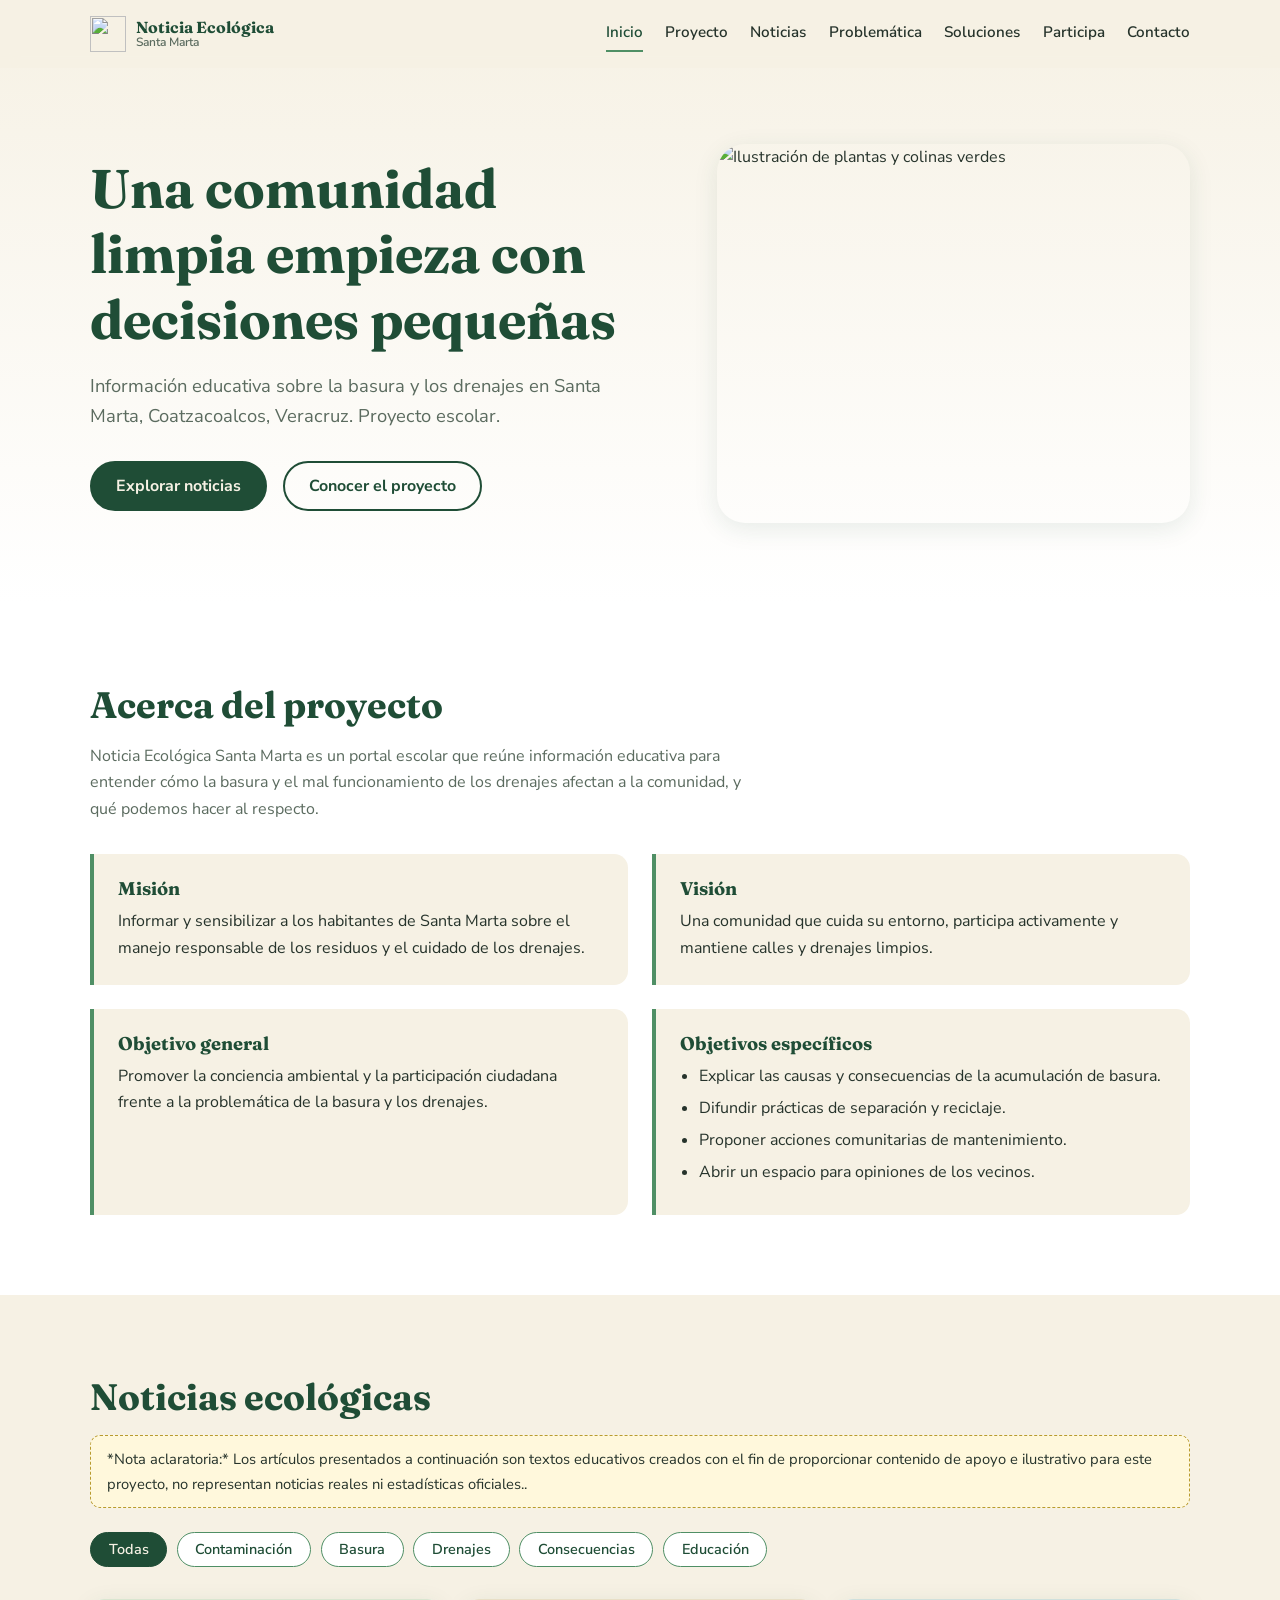
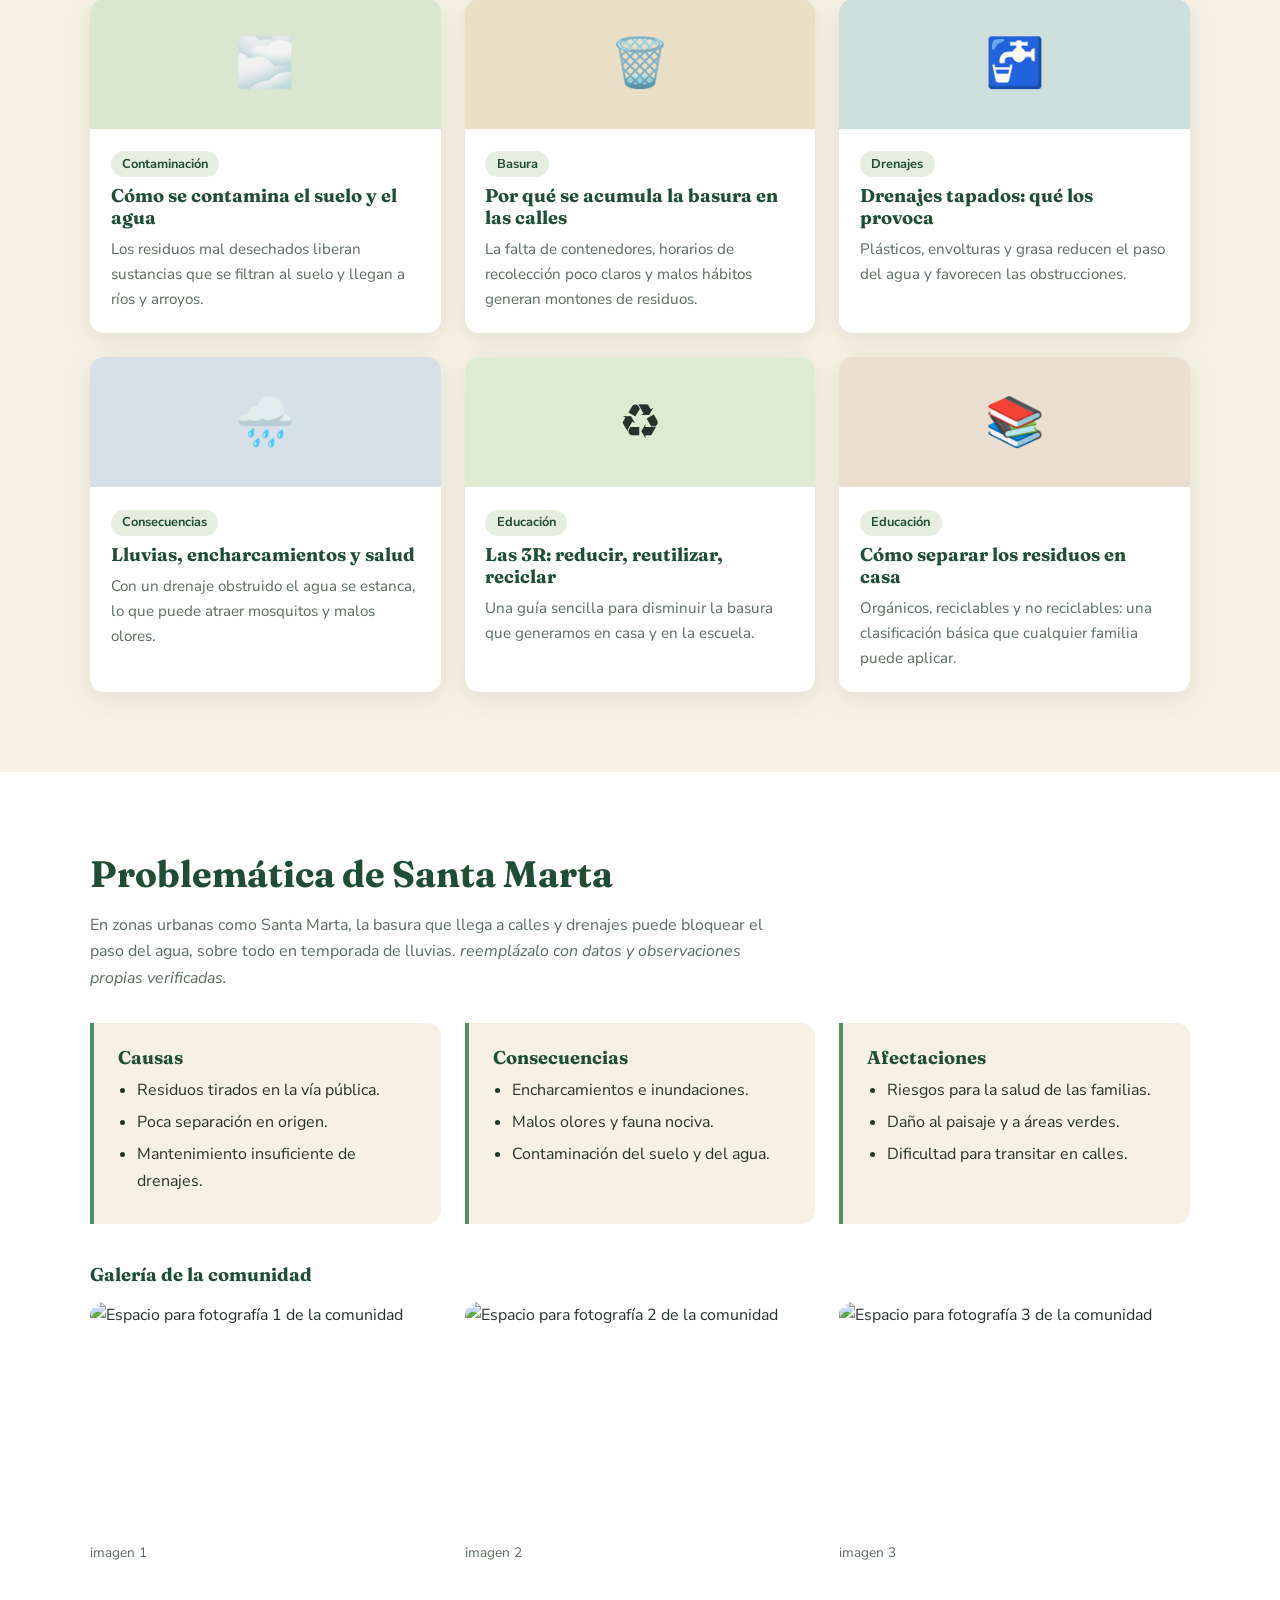
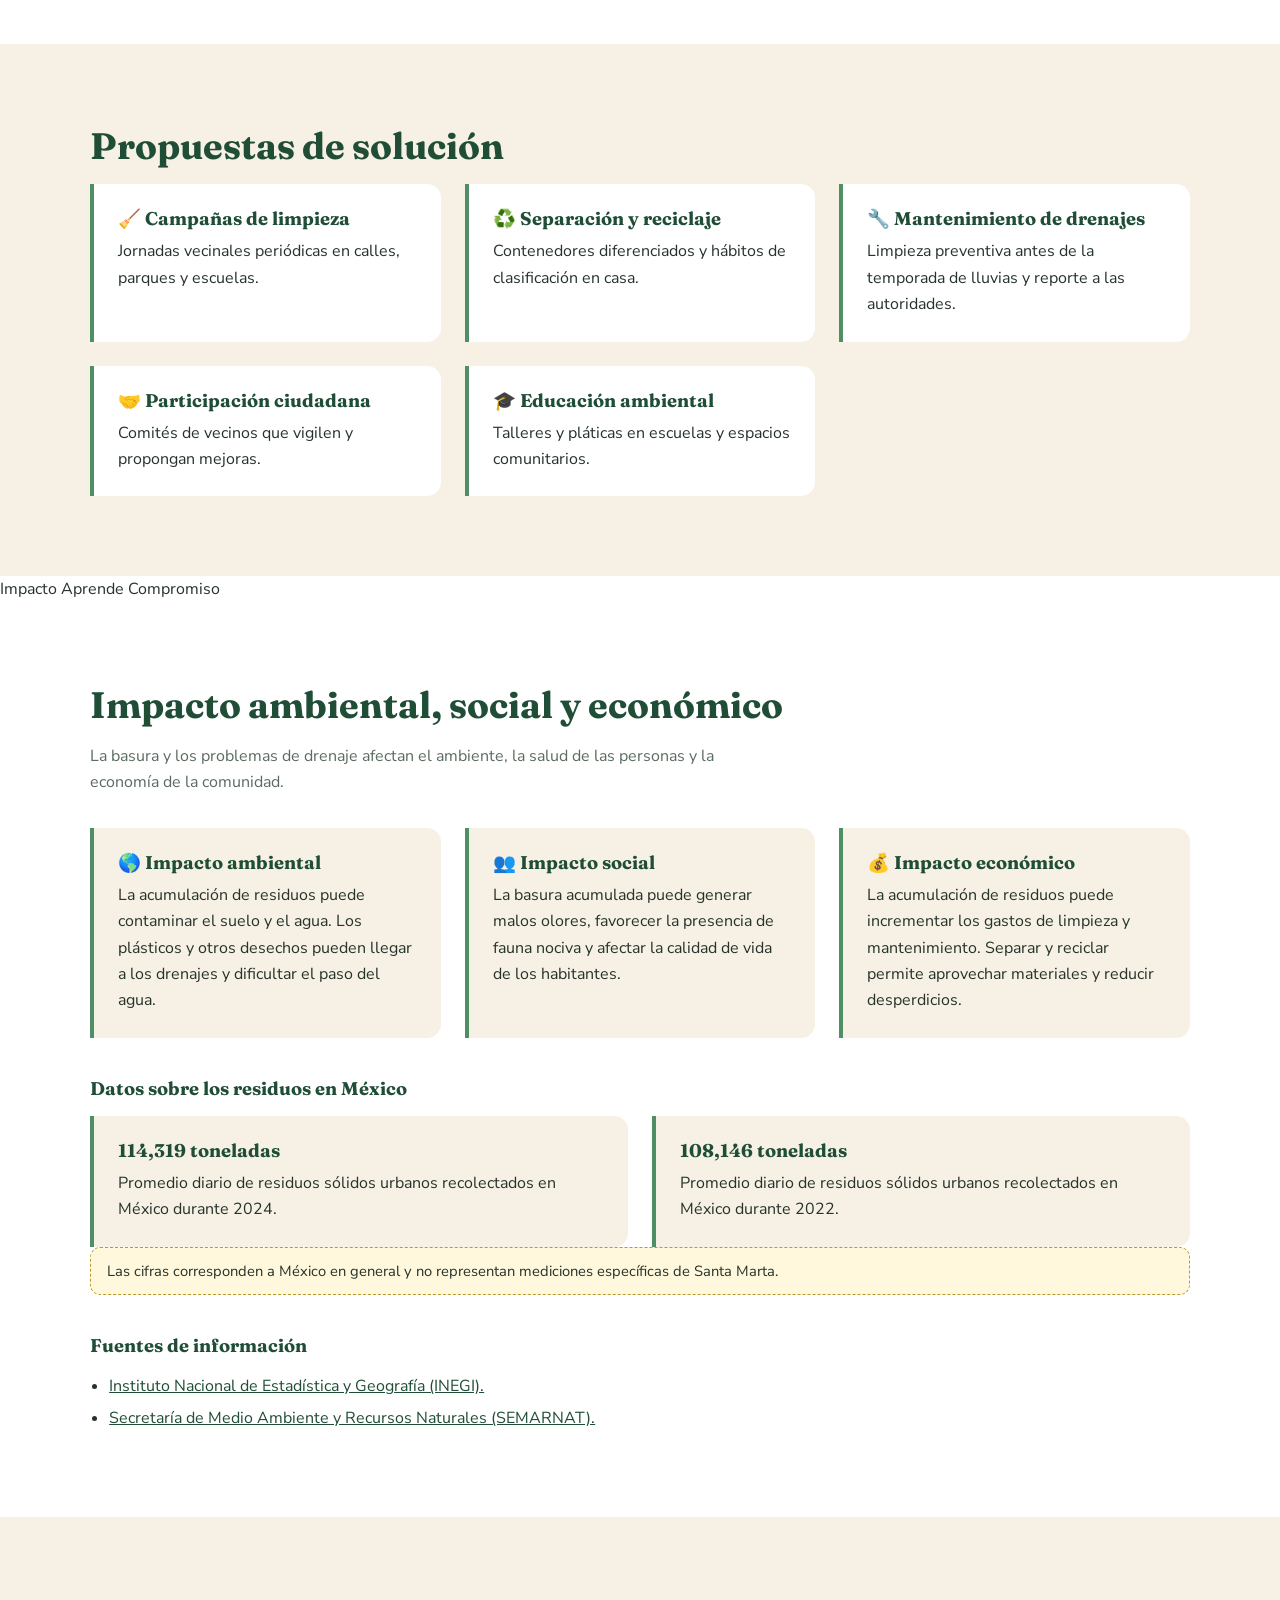
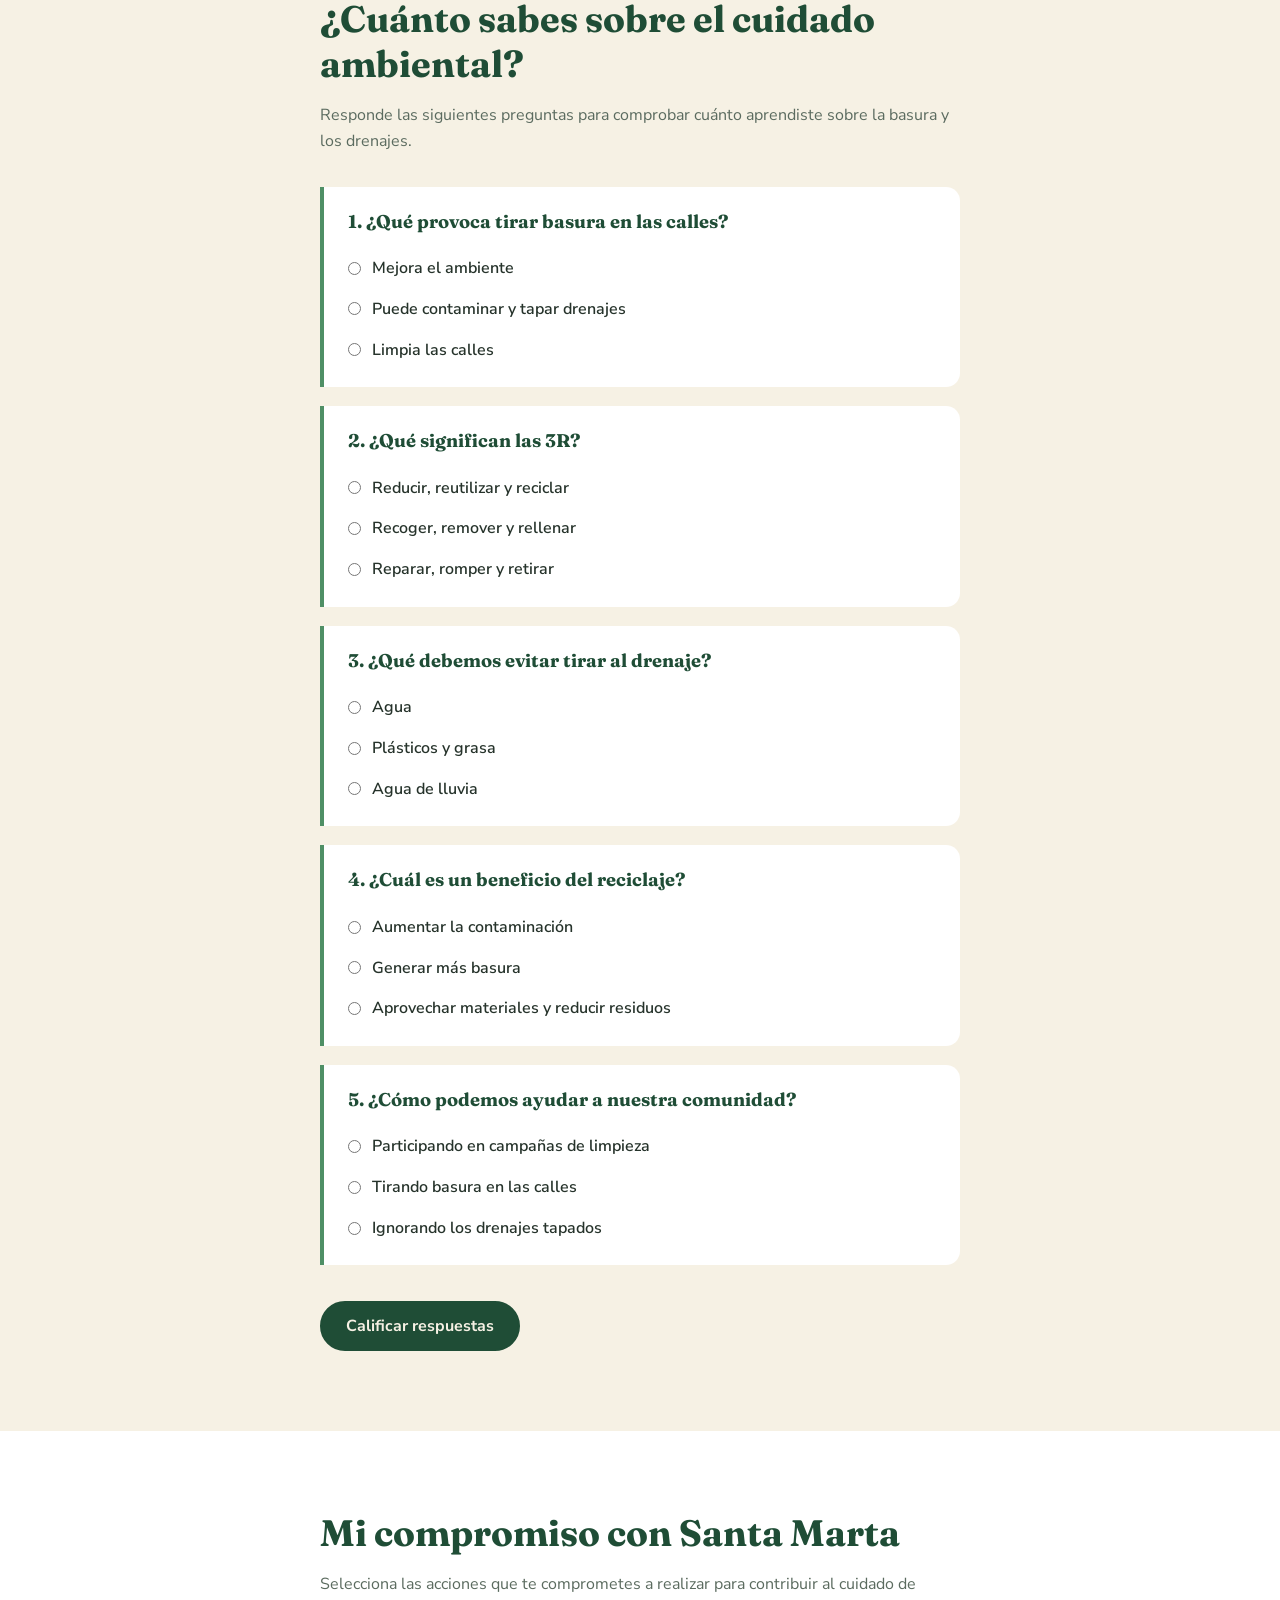
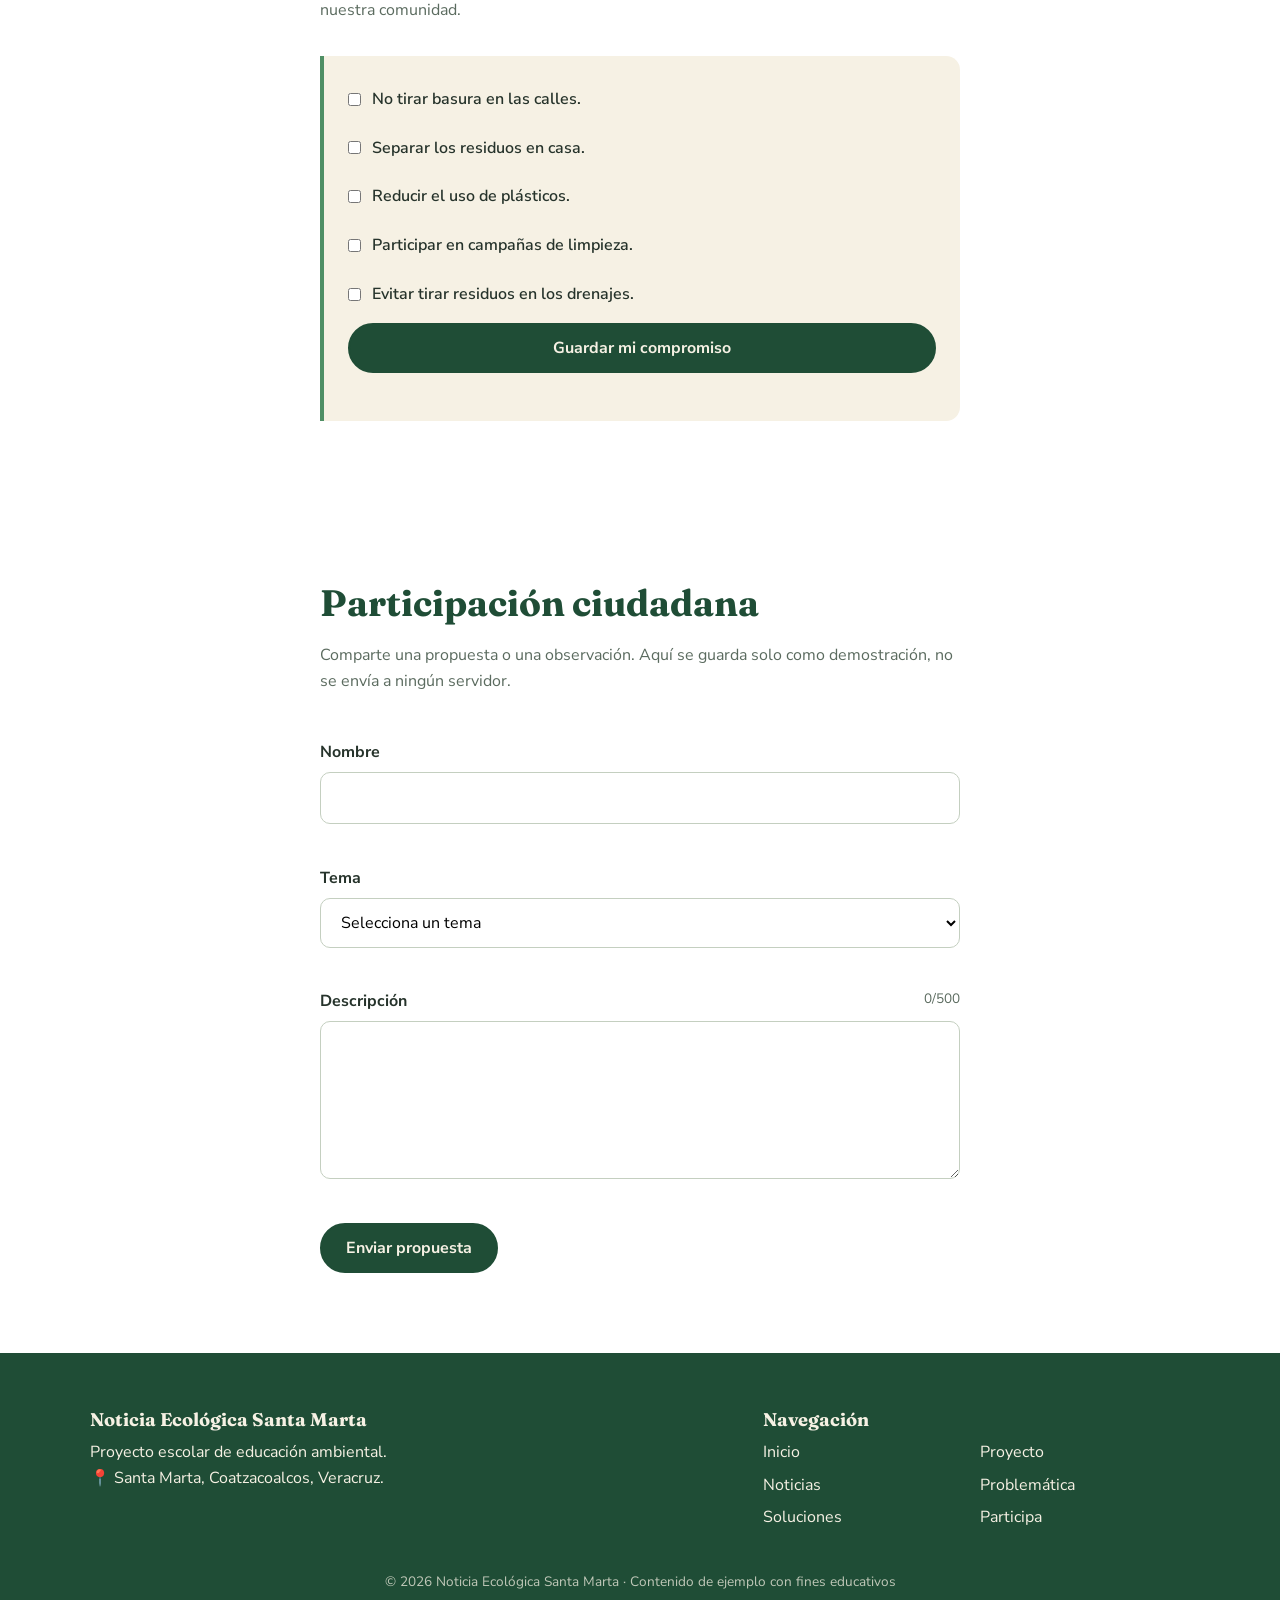
==== index.html @ 7912432f "Add files via upload" ====
<!DOCTYPE html>
<html lang="es">
<head>
  <meta charset="UTF-8">
  <meta name="viewport" content="width=device-width, initial-scale=1">
  <title>Noticia Ecológica Santa Marta</title>
  <meta name="description" content="Portal escolar sobre basura y drenajes en Santa Marta, Coatzacoalcos, Veracruz.">
  <link rel="icon" href="img/logo.svg">
  <link href="https://fonts.googleapis.com/css2?family=Fraunces:wght@600;700&family=Nunito+Sans:wght@400;600;700&display=swap" rel="stylesheet">
  <link rel="stylesheet" href="style.css">
</head>
<body>
  <!-- ===== ENCABEZADO Y MENÚ ===== -->
  <header class="header" id="header">
    <div class="container nav">
      <a href="#inicio" class="brand"><img src="img/logo.svg" alt="" width="36" height="36"><span>Noticia Ecológica <small>Santa Marta</small></span></a>
      <button class="menu-btn" id="menuBtn" aria-label="Abrir menú" aria-expanded="false" aria-controls="menu">☰</button>
      <nav id="menu" class="menu">
        <a href="#inicio">Inicio</a><a href="#acerca">Proyecto</a><a href="#noticias">Noticias</a>
        <a href="#problematica">Problemática</a><a href="#soluciones">Soluciones</a><a href="#participa">Participa</a><a href="#contacto">Contacto</a>
      </nav>
    </div>
  </header>

  <main>
    <!-- ===== INICIO ===== -->
    <section id="inicio" class="hero">
      <div class="container hero-grid">
        <div>
          <h1>Una comunidad limpia empieza con decisiones pequeñas</h1>
          <p class="lead">Información educativa sobre la basura y los drenajes en Santa Marta, Coatzacoalcos, Veracruz. Proyecto escolar.</p>
          <div class="actions"><a class="btn" href="#noticias">Explorar noticias</a><a class="btn btn-ghost" href="#acerca">Conocer el proyecto</a></div>
        </div>
        <img class="hero-img" src="img/hero.jpg" onerror="this.onerror=null;this.src='img/hero.svg'" alt="Ilustración de plantas y colinas verdes">
      </div>
    </section>

    <!-- ===== ACERCA DEL PROYECTO ===== -->
    <section id="acerca" class="section">
      <div class="container">
        <h2>Acerca del proyecto</h2>
        <p class="intro">Noticia Ecológica Santa Marta es un portal escolar que reúne información educativa para entender cómo la basura y el mal funcionamiento de los drenajes afectan a la comunidad, y qué podemos hacer al respecto.</p>
        <div class="grid g2">
          <article class="box"><h3>Misión</h3><p>Informar y sensibilizar a los habitantes de Santa Marta sobre el manejo responsable de los residuos y el cuidado de los drenajes.</p></article>
          <article class="box"><h3>Visión</h3><p>Una comunidad que cuida su entorno, participa activamente y mantiene calles y drenajes limpios.</p></article>
          <article class="box"><h3>Objetivo general</h3><p>Promover la conciencia ambiental y la participación ciudadana frente a la problemática de la basura y los drenajes.</p></article>
          <article class="box"><h3>Objetivos específicos</h3>
            <ul><li>Explicar las causas y consecuencias de la acumulación de basura.</li><li>Difundir prácticas de separación y reciclaje.</li><li>Proponer acciones comunitarias de mantenimiento.</li><li>Abrir un espacio para opiniones de los vecinos.</li></ul></article>
        </div>
      </div>
    </section>

    <!-- ===== NOTICIAS (con filtros) =====
         Fotos: guarda img/noticia1.jpg ... noticia6.jpg. Si no existen, se muestra el emoji. -->
    <section id="noticias" class="section alt">
      <div class="container">
        <h2>Noticias ecológicas</h2>
        <p class="notice"> *Nota aclaratoria:* Los artículos presentados a continuación son textos educativos creados con el fin de proporcionar contenido de apoyo e ilustrativo para este proyecto, no representan noticias reales ni estadísticas oficiales..</p>
        <div class="filters" role="group" aria-label="Filtrar noticias">
          <button class="chip active" data-filter="todas">Todas</button>
          <button class="chip" data-filter="contaminacion">Contaminación</button>
          <button class="chip" data-filter="basura">Basura</button>
          <button class="chip" data-filter="drenaje">Drenajes</button>
          <button class="chip" data-filter="consecuencias">Consecuencias</button>
          <button class="chip" data-filter="educacion">Educación</button>
        </div>
        <div class="grid g3" id="newsGrid">
          <article class="card" data-cat="contaminacion"><div class="thumb t1"><img src="img/noticia1.jpg" alt="Imagen de la noticia 1" loading="lazy" onerror="this.remove()">🌫️</div><div class="body"><span class="tag">Contaminación</span><h3>Cómo se contamina el suelo y el agua</h3><p>Los residuos mal desechados liberan sustancias que se filtran al suelo y llegan a ríos y arroyos.</p></div></article>
          <article class="card" data-cat="basura"><div class="thumb t2"><img src="img/noticia2.jpg" alt="Imagen de la noticia 2" loading="lazy" onerror="this.remove()">🗑️</div><div class="body"><span class="tag">Basura</span><h3>Por qué se acumula la basura en las calles</h3><p>La falta de contenedores, horarios de recolección poco claros y malos hábitos generan montones de residuos.</p></div></article>
          <article class="card" data-cat="drenaje"><div class="thumb t3"><img src="img/noticia3.jpg" alt="Imagen de la noticia 3" loading="lazy" onerror="this.remove()">🚰</div><div class="body"><span class="tag">Drenajes</span><h3>Drenajes tapados: qué los provoca</h3><p>Plásticos, envolturas y grasa reducen el paso del agua y favorecen las obstrucciones.</p></div></article>
          <article class="card" data-cat="consecuencias"><div class="thumb t4"><img src="img/noticia4.jpg" alt="Imagen de la noticia 4" loading="lazy" onerror="this.remove()">🌧️</div><div class="body"><span class="tag">Consecuencias</span><h3>Lluvias, encharcamientos y salud</h3><p>Con un drenaje obstruido el agua se estanca, lo que puede atraer mosquitos y malos olores.</p></div></article>
          <article class="card" data-cat="educacion"><div class="thumb t5"><img src="img/noticia5.jpg" alt="Imagen de la noticia 5" loading="lazy" onerror="this.remove()">♻️</div><div class="body"><span class="tag">Educación</span><h3>Las 3R: reducir, reutilizar, reciclar</h3><p>Una guía sencilla para disminuir la basura que generamos en casa y en la escuela.</p></div></article>
          <article class="card" data-cat="educacion basura"><div class="thumb t6"><img src="img/noticia6.jpg" alt="Imagen de la noticia 6" loading="lazy" onerror="this.remove()">📚</div><div class="body"><span class="tag">Educación</span><h3>Cómo separar los residuos en casa</h3><p>Orgánicos, reciclables y no reciclables: una clasificación básica que cualquier familia puede aplicar.</p></div></article>
        </div>
        <p class="empty" id="emptyMsg" hidden>No hay noticias en esta categoría.</p>
      </div>
    </section>

    <!-- ===== PROBLEMÁTICA ===== -->
    <section id="problematica" class="section">
      <div class="container">
        <h2>Problemática de Santa Marta</h2>
        <p class="intro">En zonas urbanas como Santa Marta, la basura que llega a calles y drenajes puede bloquear el paso del agua, sobre todo en temporada de lluvias. <em>reemplázalo con datos y observaciones propias verificadas.</em></p>
        <div class="grid g3">
          <article class="box"><h3>Causas</h3><ul><li>Residuos tirados en la vía pública.</li><li>Poca separación en origen.</li><li>Mantenimiento insuficiente de drenajes.</li></ul></article>
          <article class="box"><h3>Consecuencias</h3><ul><li>Encharcamientos e inundaciones.</li><li>Malos olores y fauna nociva.</li><li>Contaminación del suelo y del agua.</li></ul></article>
          <article class="box"><h3>Afectaciones</h3><ul><li>Riesgos para la salud de las familias.</li><li>Daño al paisaje y a áreas verdes.</li><li>Dificultad para transitar en calles.</li></ul></article>
        </div>
        <h3 class="sub">Galería de la comunidad</h3>
        <div class="grid g3 gallery">
          <figure><img src="img/comunidad1.jpg" onerror="this.onerror=null;this.src='img/comunidad1.svg'" alt="Espacio para fotografía 1 de la comunidad"><figcaption> imagen 1 </figcaption></figure>
          <figure><img src="img/comunidad2.jpg" onerror="this.onerror=null;this.src='img/comunidad2.svg'" alt="Espacio para fotografía 2 de la comunidad"><figcaption> imagen 2 </figcaption></figure>
          <figure><img src="img/comunidad3.jpg" onerror="this.onerror=null;this.src='img/comunidad3.svg'" alt="Espacio para fotografía 3 de la comunidad"><figcaption> imagen 3 </figcaption></figure>
        </div>
      </div>
    </section>

    <!-- ===== SOLUCIONES ===== -->
    <section id="soluciones" class="section alt">
      <div class="container">
        <h2>Propuestas de solución</h2>
        <div class="grid g3">
          <article class="box"><h3>🧹 Campañas de limpieza</h3><p>Jornadas vecinales periódicas en calles, parques y escuelas.</p></article>
          <article class="box"><h3>♻️ Separación y reciclaje</h3><p>Contenedores diferenciados y hábitos de clasificación en casa.</p></article>
          <article class="box"><h3>🔧 Mantenimiento de drenajes</h3><p>Limpieza preventiva antes de la temporada de lluvias y reporte a las autoridades.</p></article>
          <article class="box"><h3>🤝 Participación ciudadana</h3><p>Comités de vecinos que vigilen y propongan mejoras.</p></article>
          <article class="box"><h3>🎓 Educación ambiental</h3><p>Talleres y pláticas en escuelas y espacios comunitarios.</p></article>
        </div>
      </div>
    </section>


<a href="#impacto">Impacto</a>
<a href="#aprende">Aprende</a>
<a href="#compromiso">Compromiso</a>


<!-- ===== IMPACTO AMBIENTAL, SOCIAL Y ECONÓMICO ===== -->
<section id="impacto" class="section">
  <div class="container">
    <h2>Impacto ambiental, social y económico</h2>
    <p class="intro">
      La basura y los problemas de drenaje afectan el ambiente,
      la salud de las personas y la economía de la comunidad.
    </p>

    <div class="grid g3">
      <article class="box">
        <h3>🌎 Impacto ambiental</h3>
        <p>
          La acumulación de residuos puede contaminar el suelo
          y el agua. Los plásticos y otros desechos pueden llegar
          a los drenajes y dificultar el paso del agua.
        </p>
      </article>

      <article class="box">
        <h3>👥 Impacto social</h3>
        <p>
          La basura acumulada puede generar malos olores,
          favorecer la presencia de fauna nociva y afectar
          la calidad de vida de los habitantes.
        </p>
      </article>

      <article class="box">
        <h3>💰 Impacto económico</h3>
        <p>
          La acumulación de residuos puede incrementar los
          gastos de limpieza y mantenimiento. Separar y reciclar
          permite aprovechar materiales y reducir desperdicios.
        </p>
      </article>
    </div>

    <h3 class="sub">Datos sobre los residuos en México</h3>

    <div class="grid g2">
      <article class="box">
        <h3>114,319 toneladas</h3>
        <p>
          Promedio diario de residuos sólidos urbanos recolectados
          en México durante 2024.
        </p>
      </article>

      <article class="box">
        <h3>108,146 toneladas</h3>
        <p>
          Promedio diario de residuos sólidos urbanos recolectados
          en México durante 2022.
        </p>
      </article>
    </div>

    <p class="notice">
      Las cifras corresponden a México en general y no representan
      mediciones específicas de Santa Marta.
    </p>

    <h3 class="sub">Fuentes de información</h3>
    <ul>
      <li>
        <a href="https://www.inegi.org.mx/" target="_blank" rel="noopener">
          Instituto Nacional de Estadística y Geografía (INEGI).
        </a>
      </li>
      <li>
        <a href="https://www.gob.mx/semarnat" target="_blank" rel="noopener">
          Secretaría de Medio Ambiente y Recursos Naturales (SEMARNAT).
        </a>
      </li>
    </ul>
  </div>
</section>



<!-- ===== CUESTIONARIO AMBIENTAL ===== -->
<section id="aprende" class="section alt">
  <div class="container narrow">
    <h2>¿Cuánto sabes sobre el cuidado ambiental?</h2>
    <p class="intro">
      Responde las siguientes preguntas para comprobar
      cuánto aprendiste sobre la basura y los drenajes.
    </p>

    <form id="quiz">

      <div class="box">
        <h3>1. ¿Qué provoca tirar basura en las calles?</h3>
        <label><input type="radio" name="q1" value="a"> Mejora el ambiente</label>
        <label><input type="radio" name="q1" value="b"> Puede contaminar y tapar drenajes</label>
        <label><input type="radio" name="q1" value="c"> Limpia las calles</label>
      </div>

      <div class="box">
        <h3>2. ¿Qué significan las 3R?</h3>
        <label><input type="radio" name="q2" value="a"> Reducir, reutilizar y reciclar</label>
        <label><input type="radio" name="q2" value="b"> Recoger, remover y rellenar</label>
        <label><input type="radio" name="q2" value="c"> Reparar, romper y retirar</label>
      </div>

      <div class="box">
        <h3>3. ¿Qué debemos evitar tirar al drenaje?</h3>
        <label><input type="radio" name="q3" value="a"> Agua</label>
        <label><input type="radio" name="q3" value="b"> Plásticos y grasa</label>
        <label><input type="radio" name="q3" value="c"> Agua de lluvia</label>
      </div>

      <div class="box">
        <h3>4. ¿Cuál es un beneficio del reciclaje?</h3>
        <label><input type="radio" name="q4" value="a"> Aumentar la contaminación</label>
        <label><input type="radio" name="q4" value="b"> Generar más basura</label>
        <label><input type="radio" name="q4" value="c"> Aprovechar materiales y reducir residuos</label>
      </div>

      <div class="box">
        <h3>5. ¿Cómo podemos ayudar a nuestra comunidad?</h3>
        <label><input type="radio" name="q5" value="a"> Participando en campañas de limpieza</label>
        <label><input type="radio" name="q5" value="b"> Tirando basura en las calles</label>
        <label><input type="radio" name="q5" value="c"> Ignorando los drenajes tapados</label>
      </div>

      <button class="btn" type="submit">Calificar respuestas</button>
    </form>

    <div class="success" id="quizResult" hidden>
      <h3 id="quizScore"></h3>
      <p id="quizFeedback"></p>
      <button class="btn btn-ghost" id="retryQuiz" type="button">
        Volver a intentar
      </button>
    </div>
  </div>
</section>


<!-- ===== COMPROMISO AMBIENTAL ===== -->
<section id="compromiso" class="section">
  <div class="container narrow">
    <h2>Mi compromiso con Santa Marta</h2>
    <p class="intro">
      Selecciona las acciones que te comprometes a realizar
      para contribuir al cuidado de nuestra comunidad.
    </p>

    <div class="box commitment-list">
      <label>
        <input type="checkbox" value="No tirar basura en las calles">
        No tirar basura en las calles.
      </label>

      <label>
        <input type="checkbox" value="Separar los residuos">
        Separar los residuos en casa.
      </label>

      <label>
        <input type="checkbox" value="Reducir el uso de plástico">
        Reducir el uso de plásticos.
      </label>

      <label>
        <input type="checkbox" value="Participar en limpiezas">
        Participar en campañas de limpieza.
      </label>

      <label>
        <input type="checkbox" value="Cuidar los drenajes">
        Evitar tirar residuos en los drenajes.
      </label>

      <button class="btn" id="saveCommitment" type="button">
        Guardar mi compromiso
      </button>

      <p id="commitmentMessage" role="status" aria-live="polite"></p>
    </div>
  </div>
</section>




    <!-- ===== PARTICIPACIÓN (formulario) ===== -->
    <section id="participa" class="section">
      <div class="container narrow">
        <h2>Participación ciudadana</h2>
        <p class="intro">Comparte una propuesta o una observación. Aquí se guarda solo como demostración, no se envía a ningún servidor.</p>
        <form id="form" novalidate>
          <label for="nombre">Nombre</label>
          <input id="nombre" name="nombre" type="text" autocomplete="name">
          <small class="error" id="e-nombre"></small>
          <label for="tema">Tema</label>
          <select id="tema" name="tema"><option value="">Selecciona un tema</option><option>Basura</option><option>Drenajes</option><option>Reciclaje</option><option>Educación ambiental</option><option>Otro</option></select>
          <small class="error" id="e-tema"></small>
          <label for="desc">Descripción <span id="count">0/500</span></label>
          <textarea id="desc" name="desc" rows="5" maxlength="500"></textarea>
          <small class="error" id="e-desc"></small>
          <button class="btn" type="submit">Enviar propuesta</button>
        </form>
        <div class="success" id="success" hidden role="status"><h3>¡Gracias por participar!</h3><p id="successText"></p><button class="btn btn-ghost" id="again">Enviar otra</button></div>
      </div>
    </section>
  </main>

  <!-- ===== CONTACTO Y PIE DE PÁGINA ===== -->
  <footer id="contacto" class="footer">
    <div class="container fgrid">
      <div><h3>Noticia Ecológica Santa Marta</h3><p>Proyecto escolar de educación ambiental.</p><p>📍 Santa Marta, Coatzacoalcos, Veracruz.</p></div>
      <div><h3>Navegación</h3><nav><a href="#inicio">Inicio</a><a href="#acerca">Proyecto</a><a href="#noticias">Noticias</a><a href="#problematica">Problemática</a><a href="#soluciones">Soluciones</a><a href="#participa">Participa</a></nav></div>
    </div>
    <p class="copy">© 2026 Noticia Ecológica Santa Marta · Contenido de ejemplo con fines educativos</p>
  </footer>

  <button id="toTop" class="to-top" aria-label="Volver al inicio" hidden>↑</button>
  <script src="script.js"></script>
</body>
</html>
---- style.css ----
/* ===== 1. VARIABLES (colores y medidas; cámbialos aquí) ===== */
:root{
  --verde-oscuro:#1f4d36; --verde:#4f8f65; --verde-claro:#e6efdf;
  --crema:#f6f1e4; --blanco:#fff; --texto:#26332b; --gris:#5b6b5f;
  --radio:14px; --sombra:0 6px 24px rgba(31,77,54,.10);
}
/* ===== 2. BASE ===== */
*{box-sizing:border-box;margin:0;padding:0}
html{scroll-behavior:smooth;scroll-padding-top:72px}
body{font-family:"Nunito Sans",system-ui,sans-serif;color:var(--texto);background:var(--blanco);line-height:1.65}
h1,h2,h3{font-family:"Fraunces",Georgia,serif;color:var(--verde-oscuro);line-height:1.2}
h1{font-size:clamp(2rem,5vw,3.4rem)} h2{font-size:clamp(1.6rem,3.5vw,2.3rem);margin-bottom:1rem} h3{font-size:1.15rem;margin-bottom:.5rem}
a{color:inherit;text-decoration:none} ul{padding-left:1.2rem} li{margin-bottom:.35rem}
img{max-width:100%;display:block}
:focus-visible{outline:3px solid var(--verde);outline-offset:3px}
.container{width:min(1100px,92%);margin-inline:auto} .narrow{width:min(640px,92%)}
.section{padding:5rem 0} .alt{background:var(--crema)}
.intro{max-width:68ch;margin-bottom:2rem;color:var(--gris)} .sub{margin:2.5rem 0 1rem}



/* ===== 3. ENCABEZADO Y MENÚ ===== */
.header{position:fixed;inset:0 0 auto;z-index:50;background:rgba(246,241,228,.92);backdrop-filter:blur(8px);transition:box-shadow .3s}
.header.scrolled{box-shadow:var(--sombra)}
.nav{display:flex;align-items:center;justify-content:space-between;height:68px}
.brand{display:flex;align-items:center;gap:.6rem;font-family:"Fraunces",serif;font-weight:700;color:var(--verde-oscuro);line-height:1.1}
.brand small{display:block;font-family:"Nunito Sans",sans-serif;font-weight:600;font-size:.75rem;color:var(--gris)}
.menu{display:flex;gap:1.4rem}
.menu a{font-weight:600;font-size:.95rem;padding:.3rem 0;border-bottom:2px solid transparent;transition:.25s}
.menu a:hover,.menu a.active{border-color:var(--verde);color:var(--verde-oscuro)}
.menu-btn{display:none;background:none;border:0;font-size:1.6rem;color:var(--verde-oscuro);cursor:pointer}


/* ===== 4. BOTONES ===== */
.btn{display:inline-block;border:2px solid var(--verde-oscuro);background:var(--verde-oscuro);color:var(--crema);padding:.75rem 1.5rem;border-radius:999px;font:700 1rem "Nunito Sans",sans-serif;cursor:pointer;transition:transform .25s,background .25s}
.btn:hover{transform:translateY(-2px);background:var(--verde)}
.btn-ghost{background:transparent;color:var(--verde-oscuro)} .btn-ghost:hover{color:var(--crema)}
.actions{display:flex;flex-wrap:wrap;gap:1rem;margin-top:1.8rem}


/* ===== 5. INICIO ===== */
.hero{padding:9rem 0 5rem;background:linear-gradient(180deg,var(--crema),var(--blanco))}
.hero-grid{display:grid;grid-template-columns:1.1fr .9fr;gap:3rem;align-items:center}
.lead{margin-top:1.2rem;font-size:1.15rem;color:var(--gris);max-width:50ch}
.hero-img{border-radius:28px;box-shadow:var(--sombra);animation:flota 6s ease-in-out infinite}
@keyframes flota{50%{transform:translateY(-10px)}}



/* ===== 6. TARJETAS Y CAJAS ===== */
.grid{display:grid;gap:1.5rem} .g2{grid-template-columns:repeat(2,1fr)} .g3{grid-template-columns:repeat(3,1fr)}
.box{background:var(--crema);border-left:4px solid var(--verde);padding:1.5rem;border-radius:0 var(--radio) var(--radio) 0}
.alt .box{background:var(--blanco)}
.card{background:var(--blanco);border-radius:var(--radio);overflow:hidden;box-shadow:var(--sombra);transition:transform .3s}
.card:hover{transform:translateY(-5px)}
.card .body{padding:1.3rem} .card p{color:var(--gris);font-size:.95rem}
.thumb{height:130px;display:grid;place-items:center;font-size:3rem}
.t1{background:#d9e6d0}.t2{background:#e8dfc6}.t3{background:#cfe0dc}.t4{background:#d6e0e8}.t5{background:#dcebd2}.t6{background:#eadfd0}
.tag{display:inline-block;margin-bottom:.5rem;font-size:.8rem;font-weight:700;color:var(--verde-oscuro);background:var(--verde-claro);padding:.15rem .7rem;border-radius:999px}
.card.hide{display:none}
.card.show{animation:aparece .45s ease}
@keyframes aparece{from{opacity:0;transform:scale(.96)}}
.notice{background:#fff8dc;border:1px dashed #b89b2e;padding:.7rem 1rem;border-radius:10px;margin-bottom:1.5rem;font-size:.92rem}
.empty{text-align:center;color:var(--gris);padding:2rem}




/* ===== 7. FILTROS ===== */
.filters{display:flex;flex-wrap:wrap;gap:.6rem;margin-bottom:2rem}
.chip{border:1.5px solid var(--verde);background:var(--blanco);color:var(--verde-oscuro);padding:.4rem 1.1rem;border-radius:999px;font:600 .9rem "Nunito Sans",sans-serif;cursor:pointer;transition:.25s}
.chip:hover{background:var(--verde-claro)} .chip.active{background:var(--verde-oscuro);color:var(--crema);border-color:var(--verde-oscuro)}
/* ===== 8. GALERÍA ===== */


.gallery img{border-radius:var(--radio);width:100%} figcaption{font-size:.85rem;color:var(--gris);margin-top:.4rem}
/* ===== 9. FORMULARIO ===== */




form{display:grid;gap:.4rem}
label{font-weight:700;margin-top:.8rem;display:flex;justify-content:space-between}
label span{font-weight:400;color:var(--gris);font-size:.85rem}
input,select,textarea{width:100%;padding:.75rem 1rem;border:1.5px solid #c4cfc0;border-radius:10px;font:inherit;background:var(--blanco)}
input:focus,select:focus,textarea:focus{border-color:var(--verde);outline:none;box-shadow:0 0 0 3px var(--verde-claro)}
.invalid{border-color:#b3412f!important}
.error{color:#b3412f;min-height:1.1em;font-size:.85rem}
form .btn{margin-top:1rem;justify-self:start}
.success{background:var(--verde-claro);border-radius:var(--radio);padding:2rem;text-align:center;animation:aparece .5s ease}
.success .btn{margin-top:1rem}




/* ===== 10. PIE DE PÁGINA Y BOTÓN SUBIR ===== */
.footer{background:var(--verde-oscuro);color:var(--crema);padding:3.5rem 0 1.5rem}
.footer h3{color:var(--crema)} .fgrid{display:grid;grid-template-columns:1.5fr 1fr;gap:2rem}
.footer nav{display:grid;grid-template-columns:1fr 1fr;gap:.4rem} .footer nav a:hover{text-decoration:underline}
.copy{text-align:center;margin-top:2.5rem;font-size:.85rem;opacity:.75}
.to-top{position:fixed;right:1.2rem;bottom:1.2rem;width:46px;height:46px;border-radius:50%;border:0;background:var(--verde-oscuro);color:var(--crema);font-size:1.3rem;cursor:pointer;box-shadow:var(--sombra);z-index:40}
/* ===== 11. ANIMACIÓN AL DESPLAZARSE ===== */
.reveal{opacity:0;transform:translateY(24px);transition:opacity .7s,transform .7s}
.reveal.visible{opacity:1;transform:none}



/* ===== 12. RESPONSIVO ===== */
@media(max-width:900px){.g3{grid-template-columns:repeat(2,1fr)}.hero-grid{grid-template-columns:1fr}}
@media(max-width:720px){
  .menu-btn{display:block}
  .menu{position:absolute;top:68px;left:0;right:0;flex-direction:column;gap:0;background:var(--crema);padding:.5rem 4%;box-shadow:var(--sombra);display:none}
  .menu.open{display:flex} .menu a{padding:.8rem 0}
  .g2,.g3,.fgrid{grid-template-columns:1fr} .section{padding:3.5rem 0}
}
@media(prefers-reduced-motion:reduce){*{animation:none!important;transition:none!important;scroll-behavior:auto!important}.reveal{opacity:1;transform:none}}

/* ===== 13. FOTOGRAFÍAS (JPG/PNG/WEBP) ===== */
.thumb{position:relative;overflow:hidden}
.thumb img{position:absolute;inset:0;width:100%;height:100%;object-fit:cover}
.hero-img{width:100%;aspect-ratio:5/4;object-fit:cover}
.gallery img{aspect-ratio:3/2;object-fit:cover}











/* ===== 14. FUNCIONES EDUCATIVAS ===== */

#quiz {
  display: grid;
  gap: 1.2rem;
}

#quiz .box {
  display: grid;
  gap: .5rem;
}

#quiz label,
.commitment-list label {
  display: flex;
  align-items: center;
  justify-content: flex-start;
  gap: .7rem;
  cursor: pointer;
  font-weight: 600;
  margin-top: .4rem;
}

#quiz input[type="radio"],
.commitment-list input[type="checkbox"] {
  width: auto;
  flex-shrink: 0;
  accent-color: var(--verde);
}

#quizResult {
  margin-top: 1.5rem;
}

.commitment-list {
  display: grid;
  gap: 1rem;
}

#commitmentMessage {
  color: var(--verde-oscuro);
  font-weight: 700;
  margin-top: .5rem;
}

#impacto a {
  color: var(--verde-oscuro);
  text-decoration: underline;
}

#impacto a:hover {
  color: var(--verde);
}
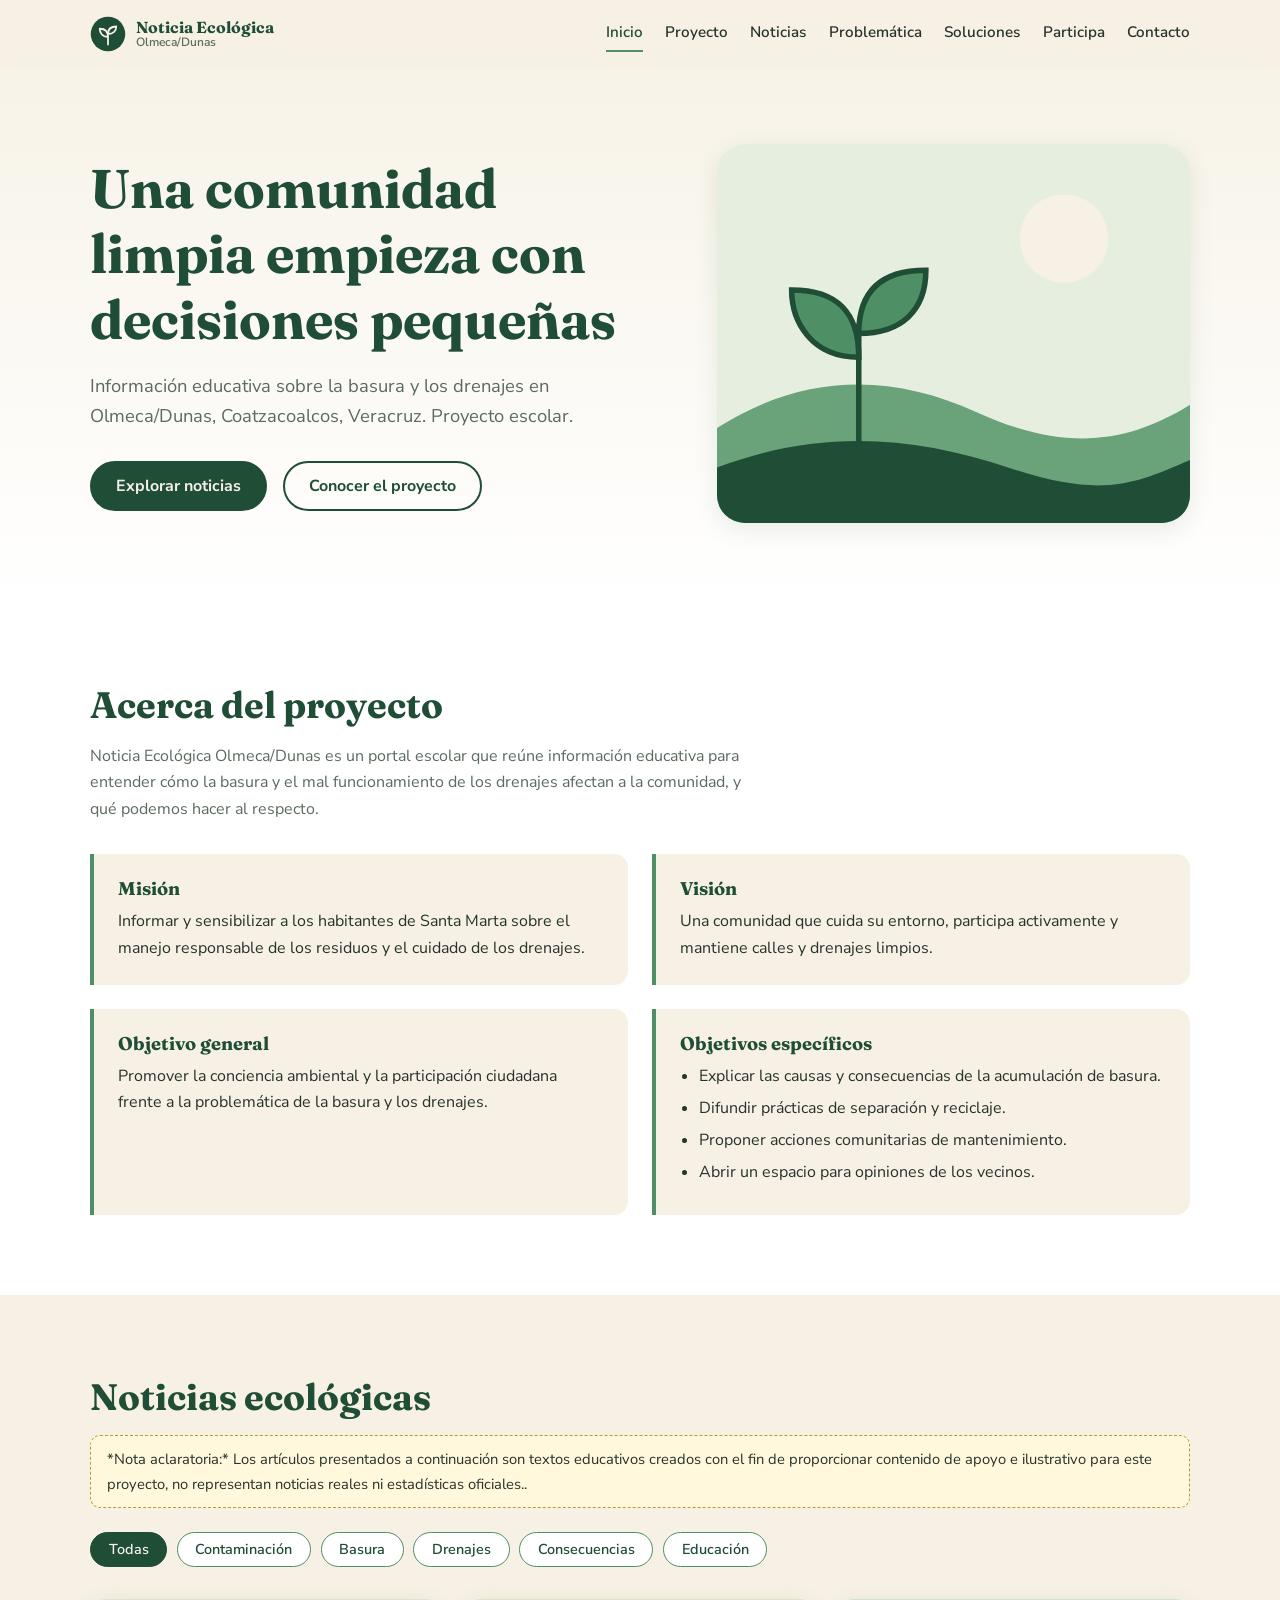
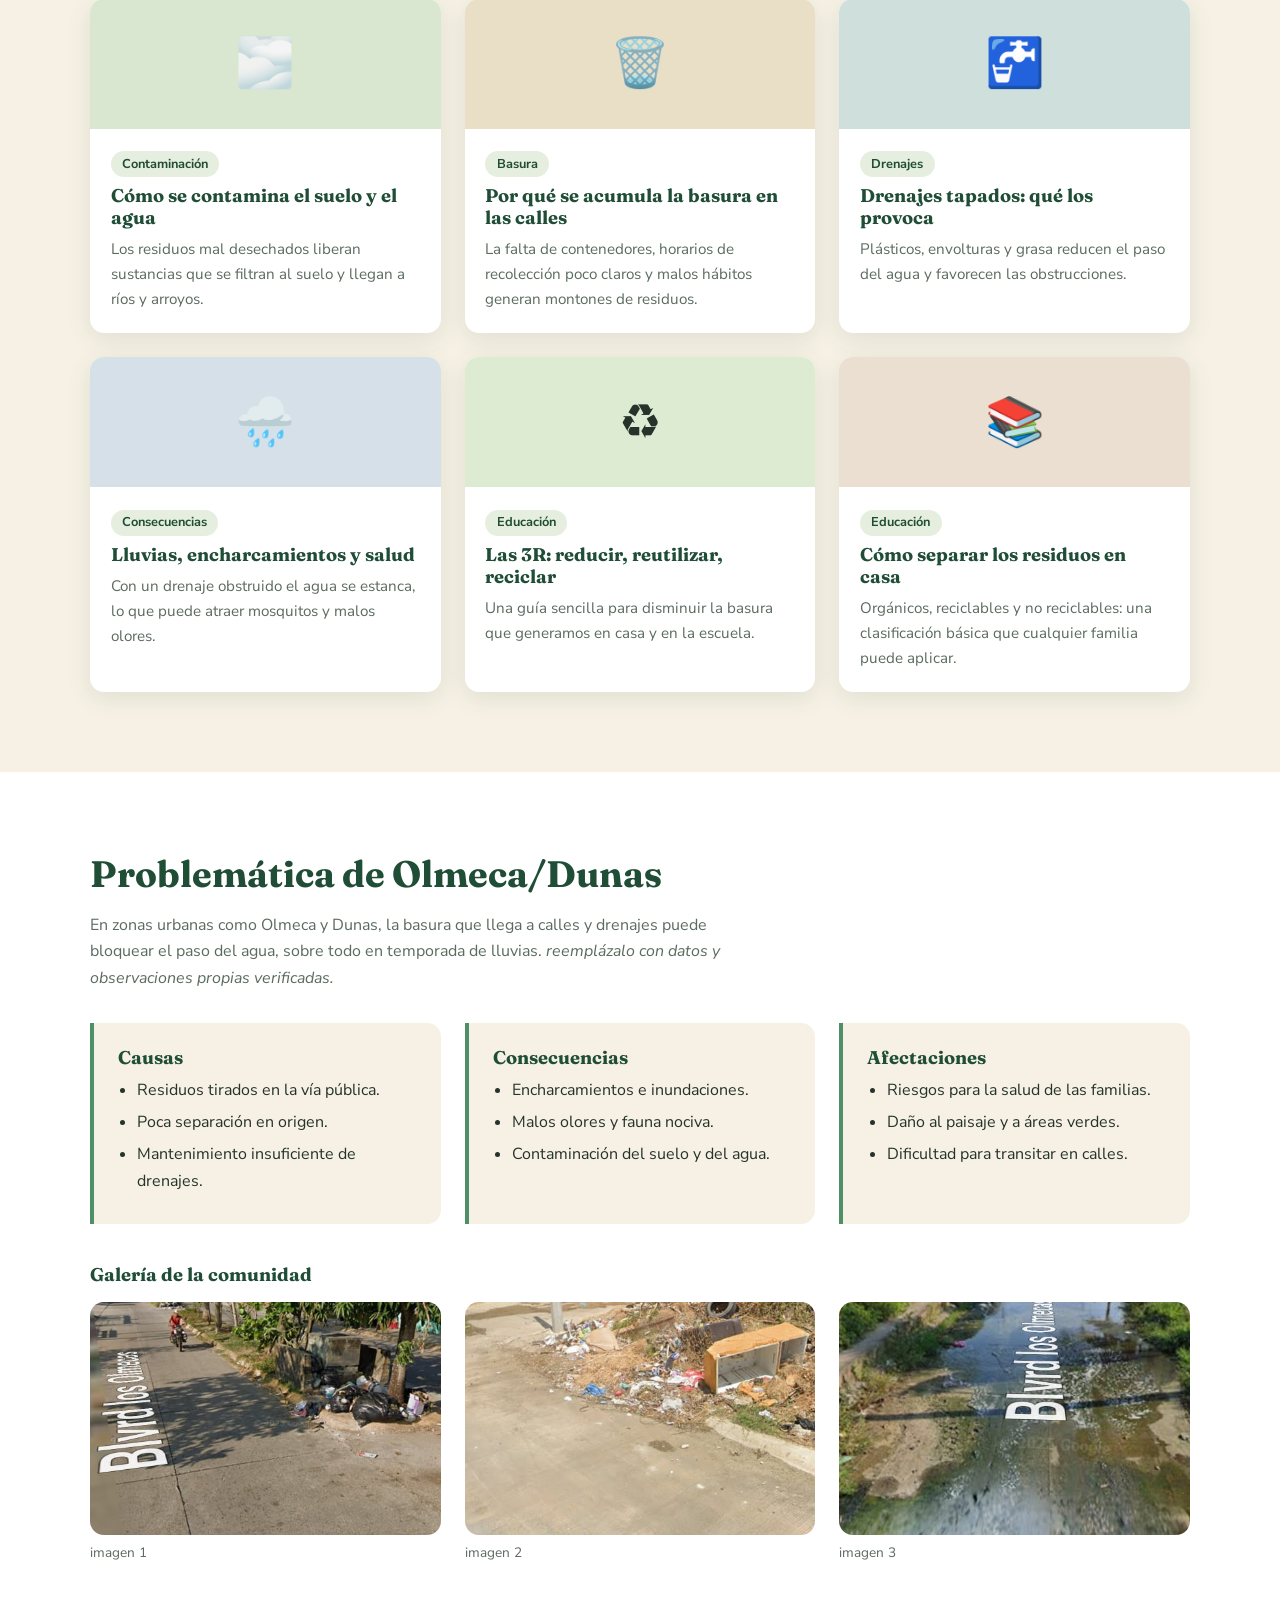
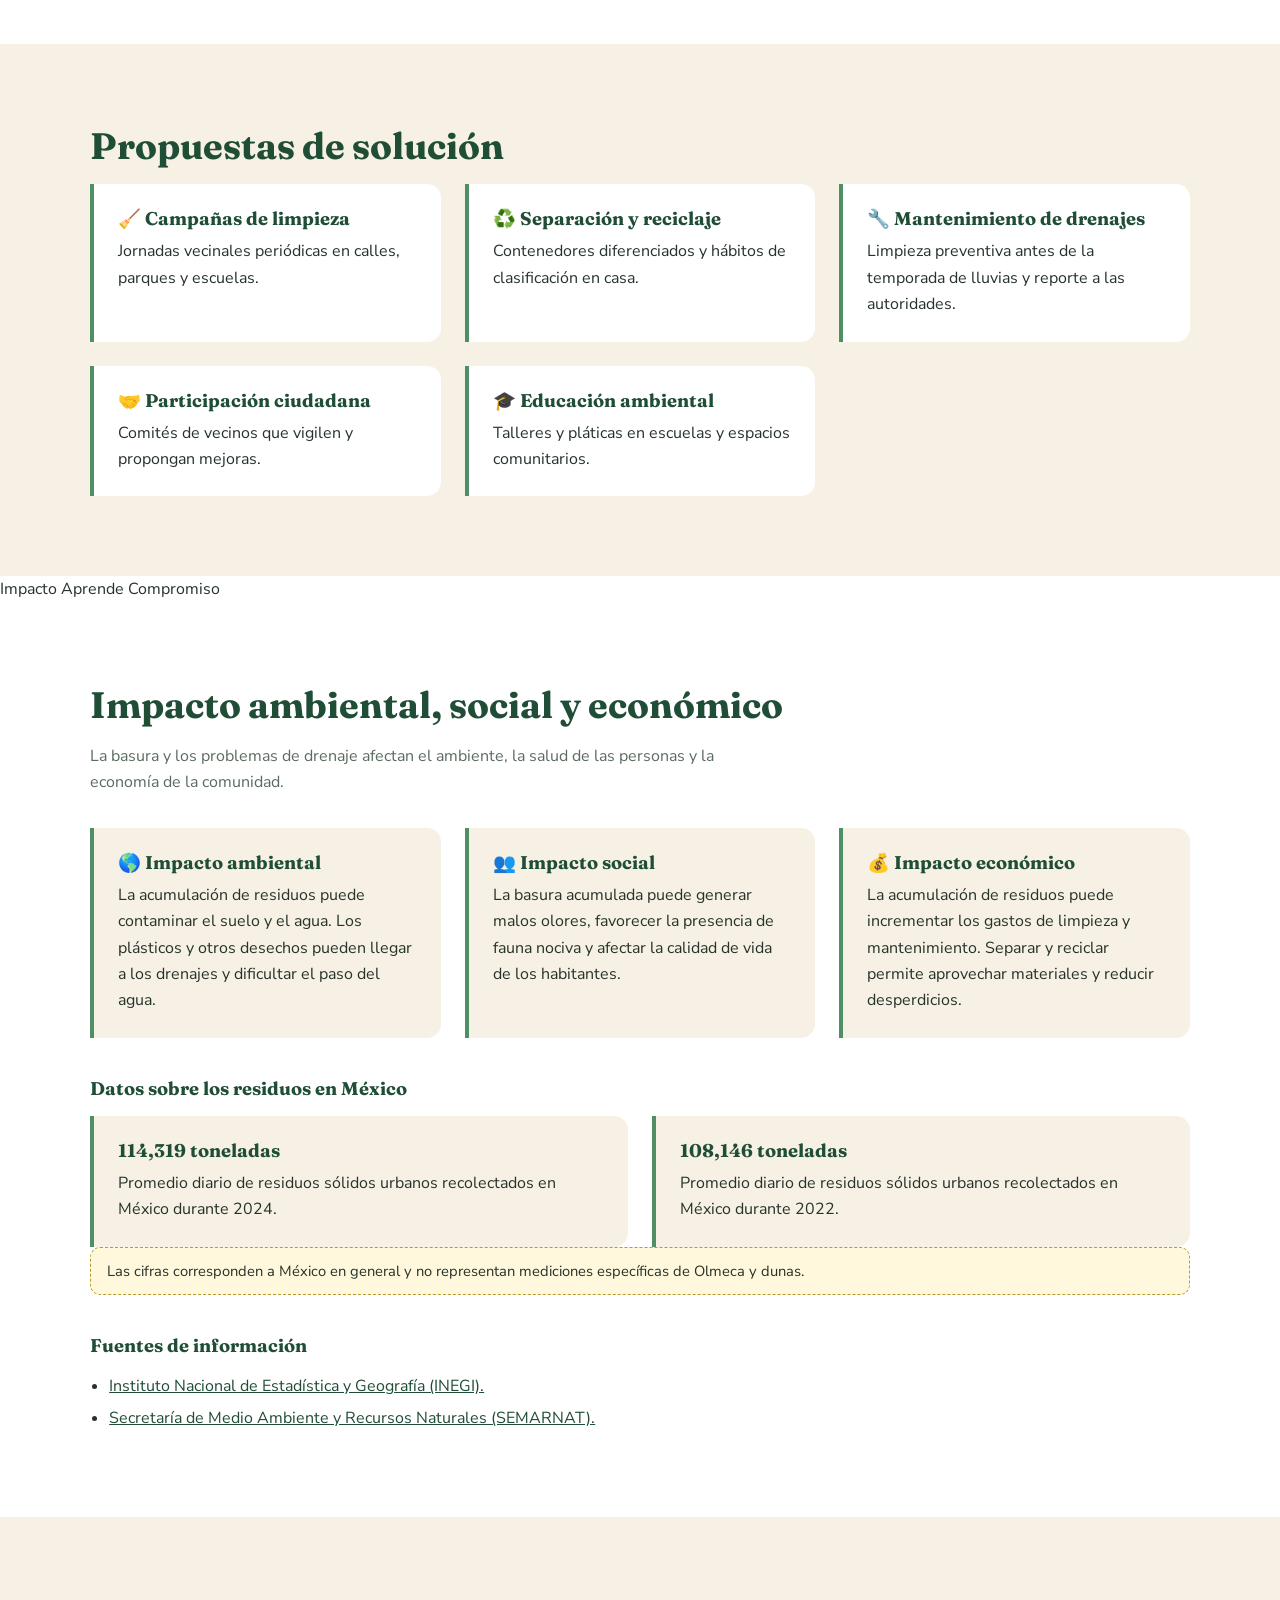
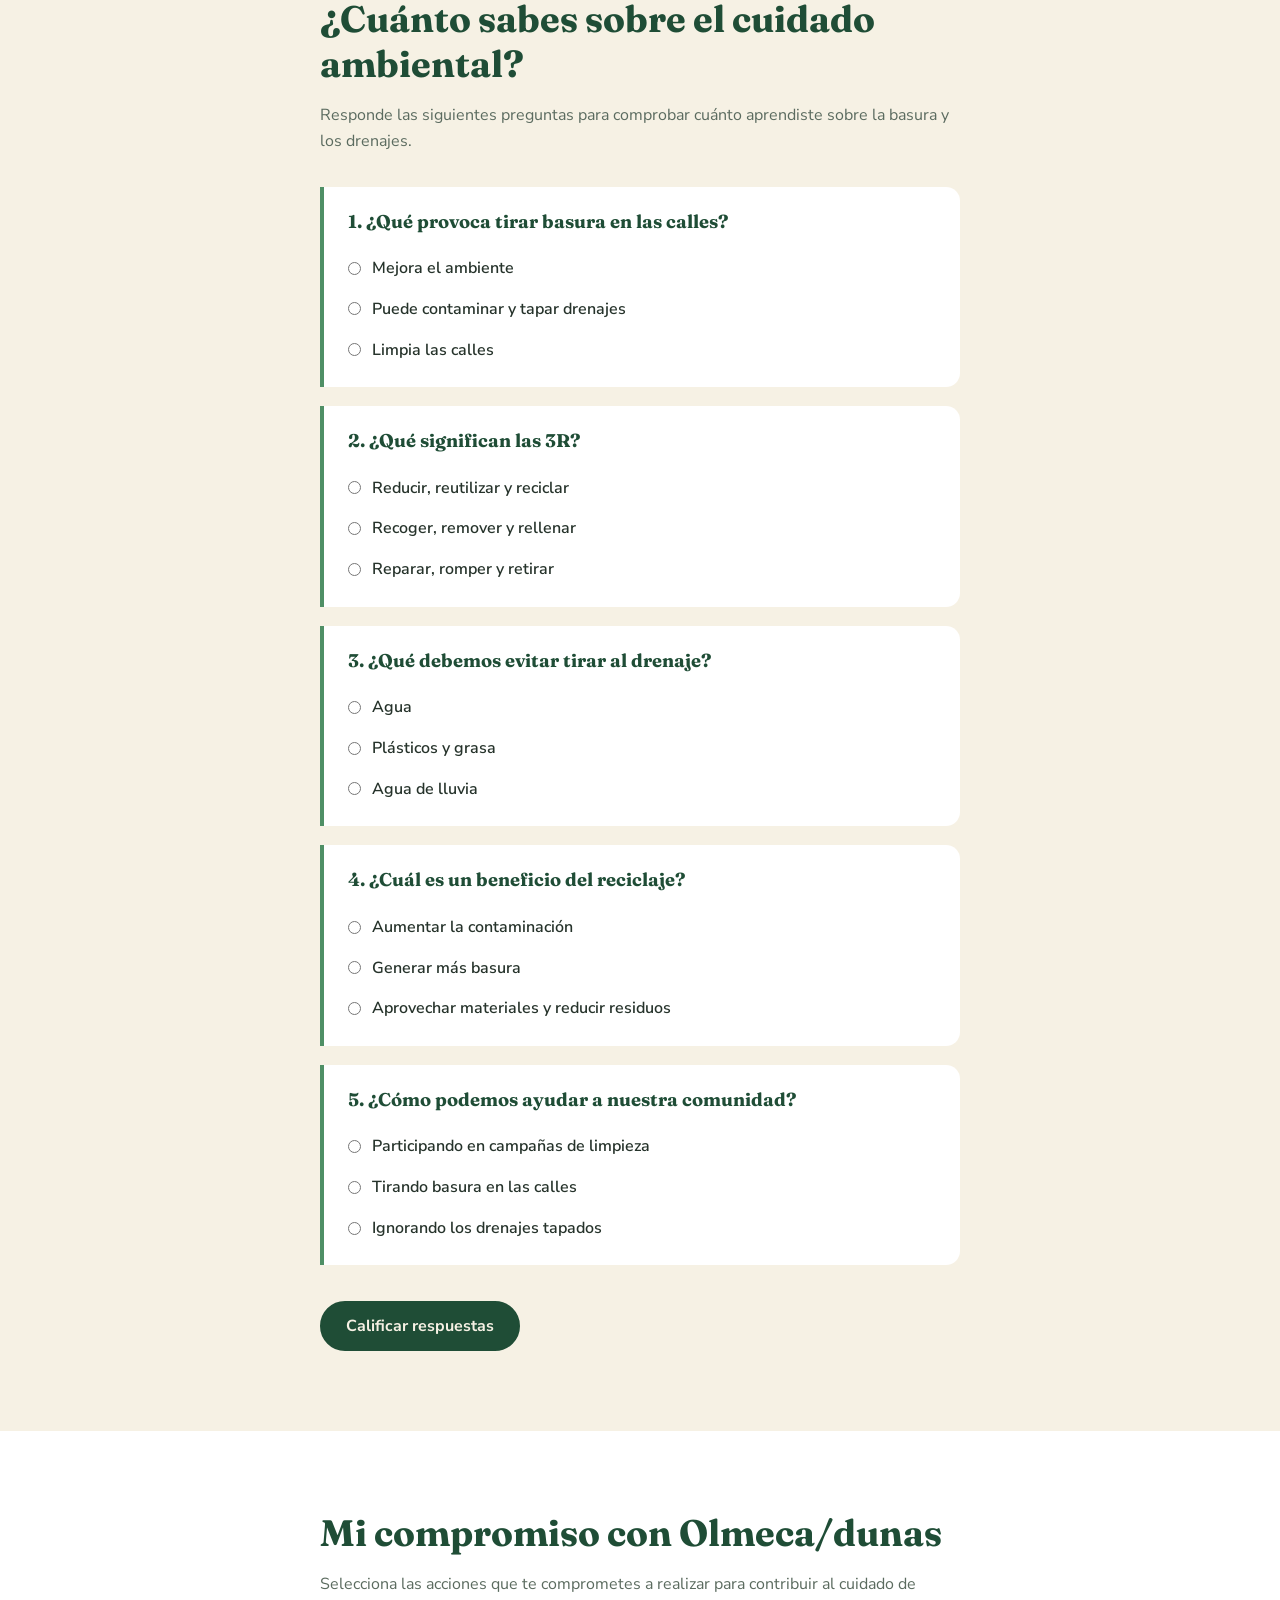
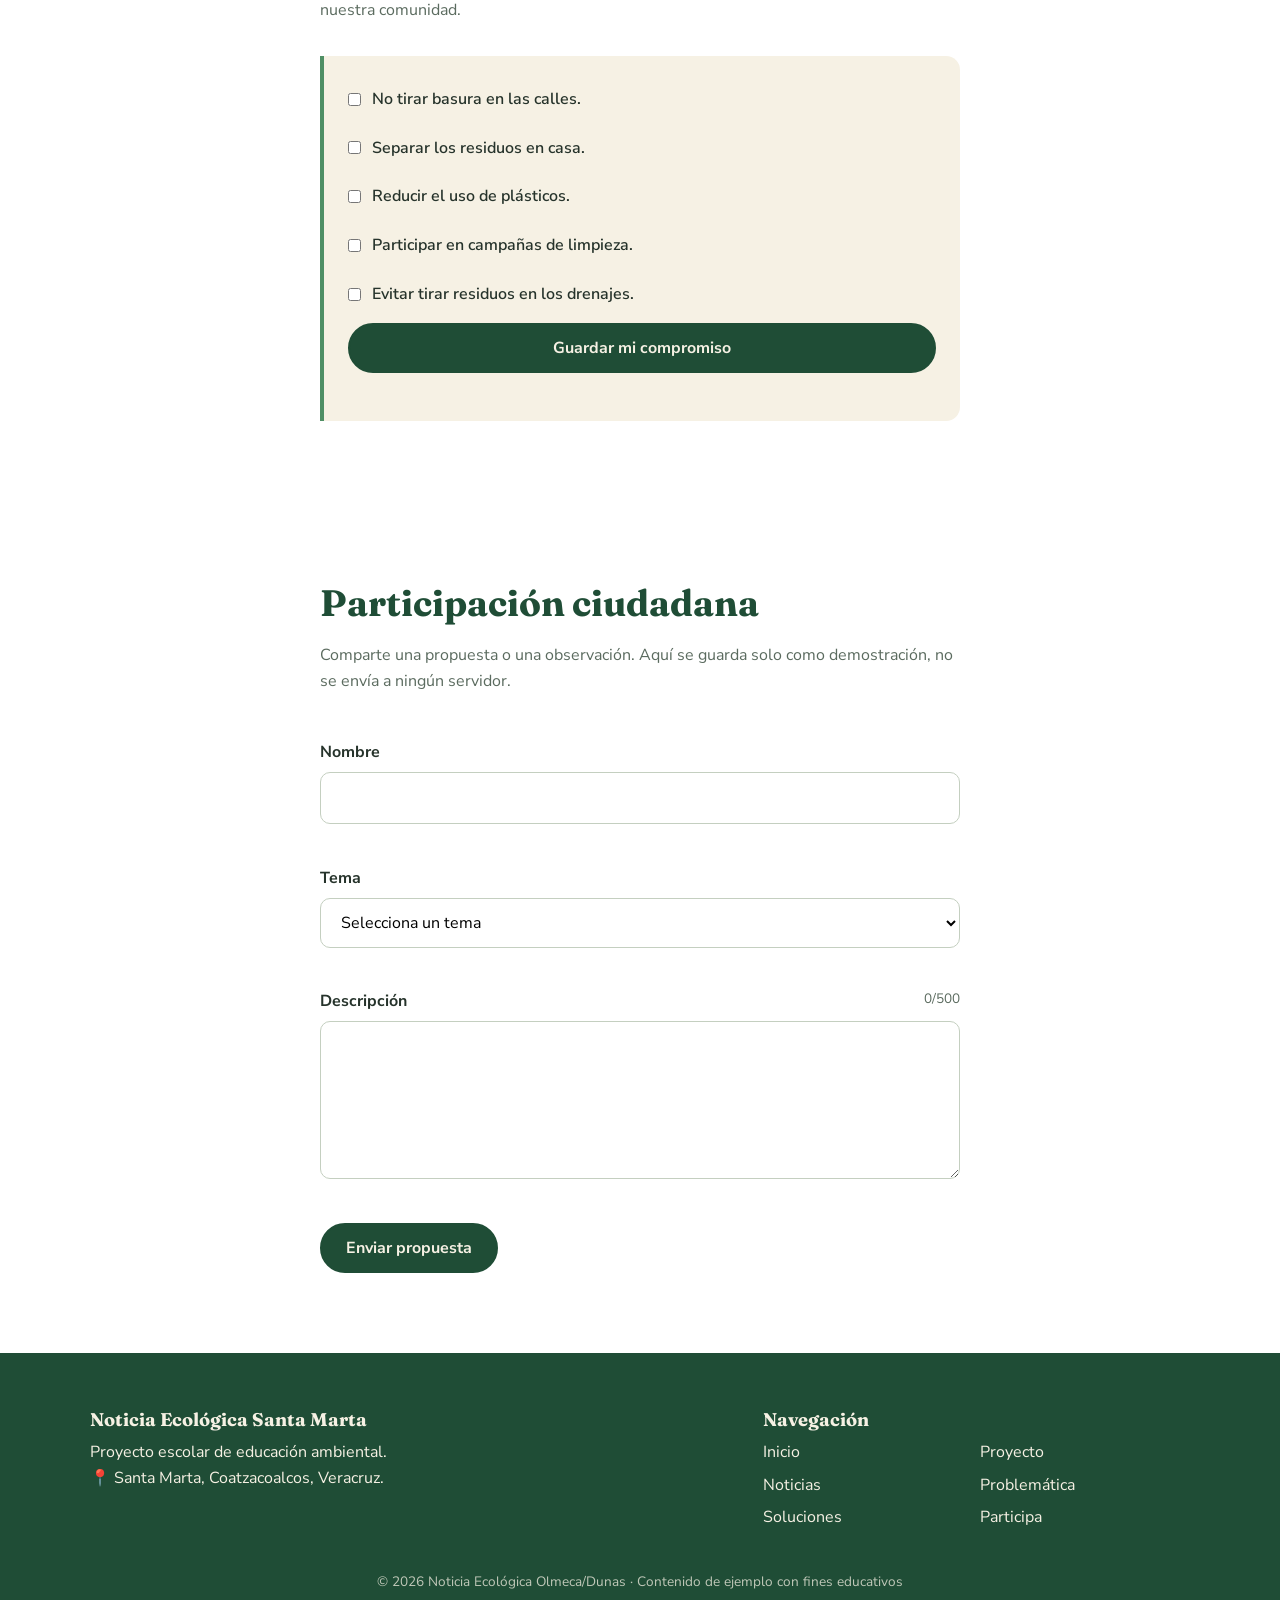
==== commit a343e33d: "Update fmt.Println output from 'Hello' to 'Goodbye'" ====
--- a/index.html
+++ b/index.html
@@ -3,7 +3,7 @@
 <head>
   <meta charset="UTF-8">
   <meta name="viewport" content="width=device-width, initial-scale=1">
-  <title>Noticia Ecológica Santa Marta</title>
+  <title>Noticia Ecológica Olmeca/Dunas</title>
   <meta name="description" content="Portal escolar sobre basura y drenajes en Santa Marta, Coatzacoalcos, Veracruz.">
   <link rel="icon" href="img/logo.svg">
   <link href="https://fonts.googleapis.com/css2?family=Fraunces:wght@600;700&family=Nunito+Sans:wght@400;600;700&display=swap" rel="stylesheet">
@@ -13,7 +13,7 @@
   <!-- ===== ENCABEZADO Y MENÚ ===== -->
   <header class="header" id="header">
     <div class="container nav">
-      <a href="#inicio" class="brand"><img src="img/logo.svg" alt="" width="36" height="36"><span>Noticia Ecológica <small>Santa Marta</small></span></a>
+      <a href="#inicio" class="brand"><img src="img/logo.svg" alt="" width="36" height="36"><span>Noticia Ecológica <small>Olmeca/Dunas</small></span></a>
       <button class="menu-btn" id="menuBtn" aria-label="Abrir menú" aria-expanded="false" aria-controls="menu">☰</button>
       <nav id="menu" class="menu">
         <a href="#inicio">Inicio</a><a href="#acerca">Proyecto</a><a href="#noticias">Noticias</a>
@@ -28,7 +28,7 @@
       <div class="container hero-grid">
         <div>
           <h1>Una comunidad limpia empieza con decisiones pequeñas</h1>
-          <p class="lead">Información educativa sobre la basura y los drenajes en Santa Marta, Coatzacoalcos, Veracruz. Proyecto escolar.</p>
+          <p class="lead">Información educativa sobre la basura y los drenajes en Olmeca/Dunas, Coatzacoalcos, Veracruz. Proyecto escolar.</p>
           <div class="actions"><a class="btn" href="#noticias">Explorar noticias</a><a class="btn btn-ghost" href="#acerca">Conocer el proyecto</a></div>
         </div>
         <img class="hero-img" src="img/hero.jpg" onerror="this.onerror=null;this.src='img/hero.svg'" alt="Ilustración de plantas y colinas verdes">
@@ -39,7 +39,7 @@
     <section id="acerca" class="section">
       <div class="container">
         <h2>Acerca del proyecto</h2>
-        <p class="intro">Noticia Ecológica Santa Marta es un portal escolar que reúne información educativa para entender cómo la basura y el mal funcionamiento de los drenajes afectan a la comunidad, y qué podemos hacer al respecto.</p>
+        <p class="intro">Noticia Ecológica Olmeca/Dunas es un portal escolar que reúne información educativa para entender cómo la basura y el mal funcionamiento de los drenajes afectan a la comunidad, y qué podemos hacer al respecto.</p>
         <div class="grid g2">
           <article class="box"><h3>Misión</h3><p>Informar y sensibilizar a los habitantes de Santa Marta sobre el manejo responsable de los residuos y el cuidado de los drenajes.</p></article>
           <article class="box"><h3>Visión</h3><p>Una comunidad que cuida su entorno, participa activamente y mantiene calles y drenajes limpios.</p></article>
@@ -79,8 +79,8 @@
     <!-- ===== PROBLEMÁTICA ===== -->
     <section id="problematica" class="section">
       <div class="container">
-        <h2>Problemática de Santa Marta</h2>
-        <p class="intro">En zonas urbanas como Santa Marta, la basura que llega a calles y drenajes puede bloquear el paso del agua, sobre todo en temporada de lluvias. <em>reemplázalo con datos y observaciones propias verificadas.</em></p>
+        <h2>Problemática de Olmeca/Dunas</h2>
+        <p class="intro">En zonas urbanas como Olmeca y Dunas, la basura que llega a calles y drenajes puede bloquear el paso del agua, sobre todo en temporada de lluvias. <em>reemplázalo con datos y observaciones propias verificadas.</em></p>
         <div class="grid g3">
           <article class="box"><h3>Causas</h3><ul><li>Residuos tirados en la vía pública.</li><li>Poca separación en origen.</li><li>Mantenimiento insuficiente de drenajes.</li></ul></article>
           <article class="box"><h3>Consecuencias</h3><ul><li>Encharcamientos e inundaciones.</li><li>Malos olores y fauna nociva.</li><li>Contaminación del suelo y del agua.</li></ul></article>
@@ -175,7 +175,7 @@
 
     <p class="notice">
       Las cifras corresponden a México en general y no representan
-      mediciones específicas de Santa Marta.
+      mediciones específicas de Olmeca y dunas.
     </p>
 
     <h3 class="sub">Fuentes de información</h3>
@@ -259,7 +259,7 @@
 <!-- ===== COMPROMISO AMBIENTAL ===== -->
 <section id="compromiso" class="section">
   <div class="container narrow">
-    <h2>Mi compromiso con Santa Marta</h2>
+    <h2>Mi compromiso con Olmeca/dunas</h2>
     <p class="intro">
       Selecciona las acciones que te comprometes a realizar
       para contribuir al cuidado de nuestra comunidad.
@@ -331,7 +331,7 @@
       <div><h3>Noticia Ecológica Santa Marta</h3><p>Proyecto escolar de educación ambiental.</p><p>📍 Santa Marta, Coatzacoalcos, Veracruz.</p></div>
       <div><h3>Navegación</h3><nav><a href="#inicio">Inicio</a><a href="#acerca">Proyecto</a><a href="#noticias">Noticias</a><a href="#problematica">Problemática</a><a href="#soluciones">Soluciones</a><a href="#participa">Participa</a></nav></div>
     </div>
-    <p class="copy">© 2026 Noticia Ecológica Santa Marta · Contenido de ejemplo con fines educativos</p>
+    <p class="copy">© 2026 Noticia Ecológica Olmeca/Dunas · Contenido de ejemplo con fines educativos</p>
   </footer>
 
   <button id="toTop" class="to-top" aria-label="Volver al inicio" hidden>↑</button>
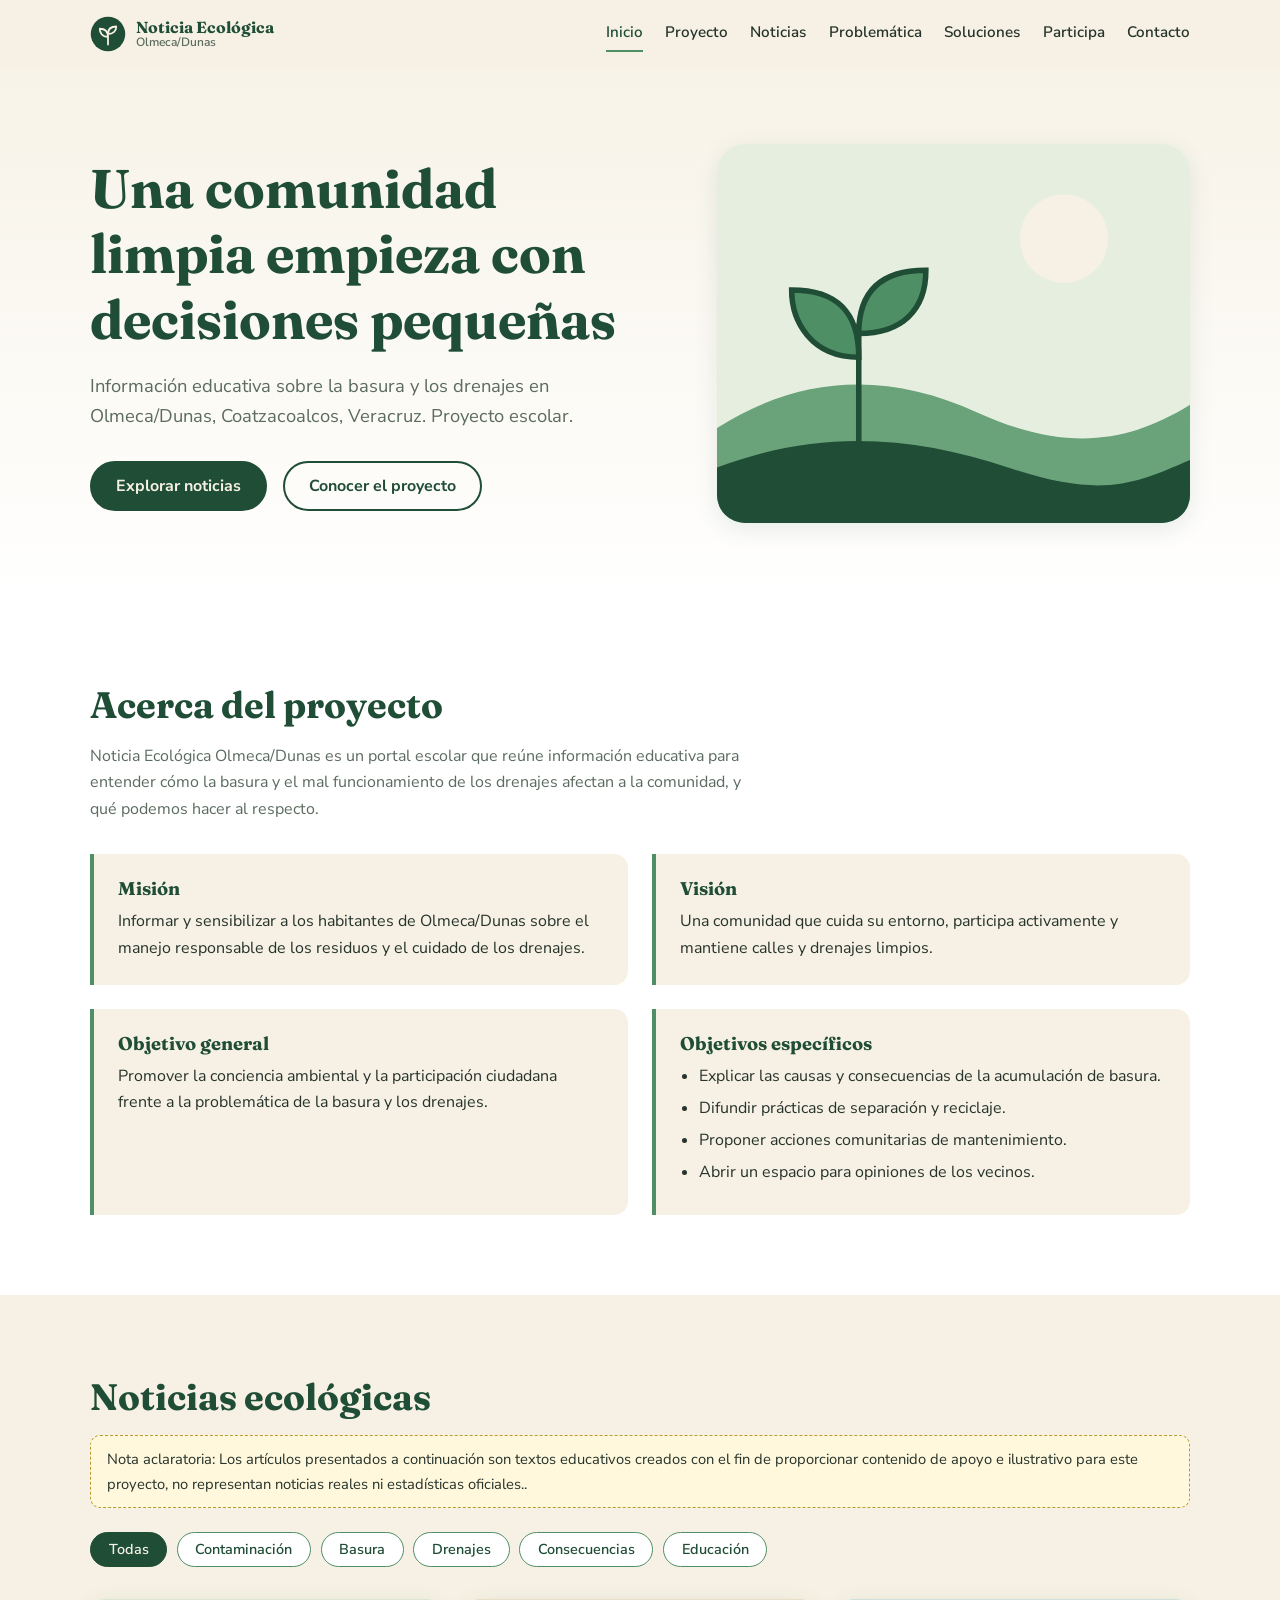
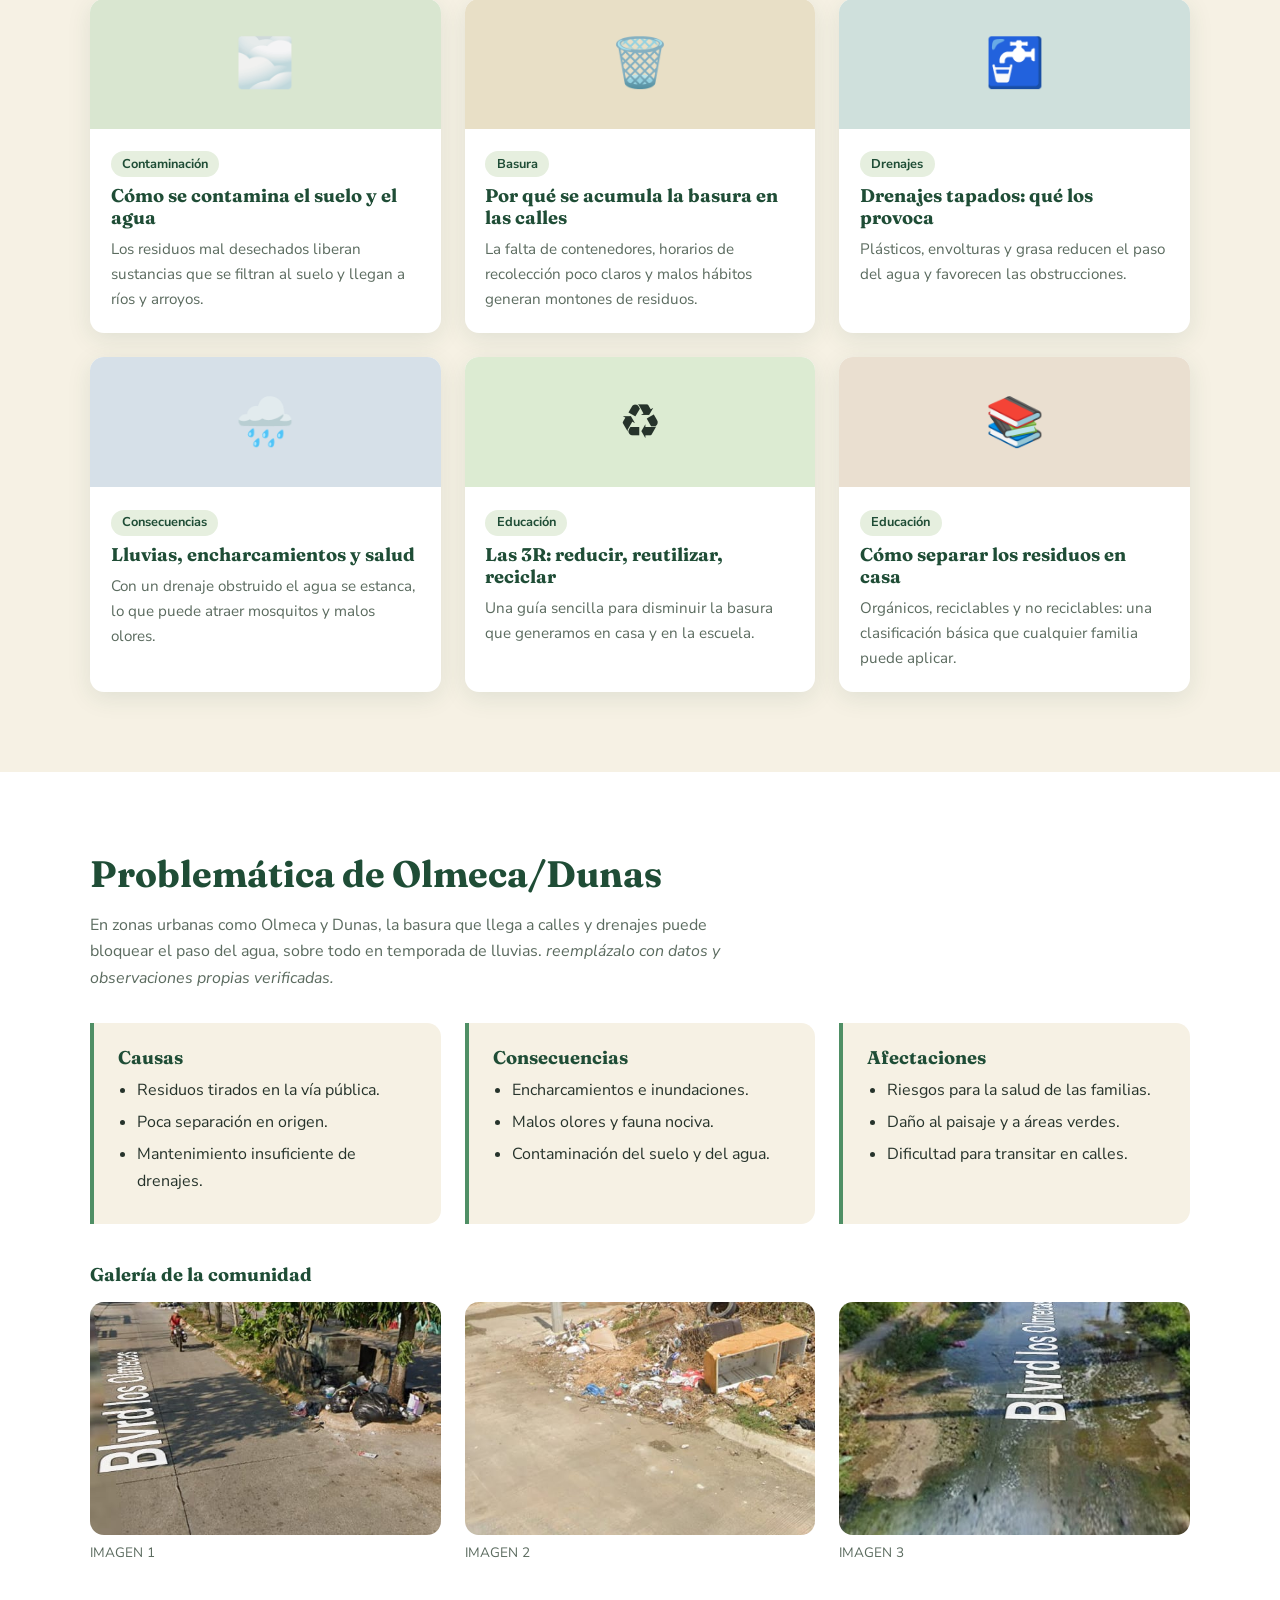
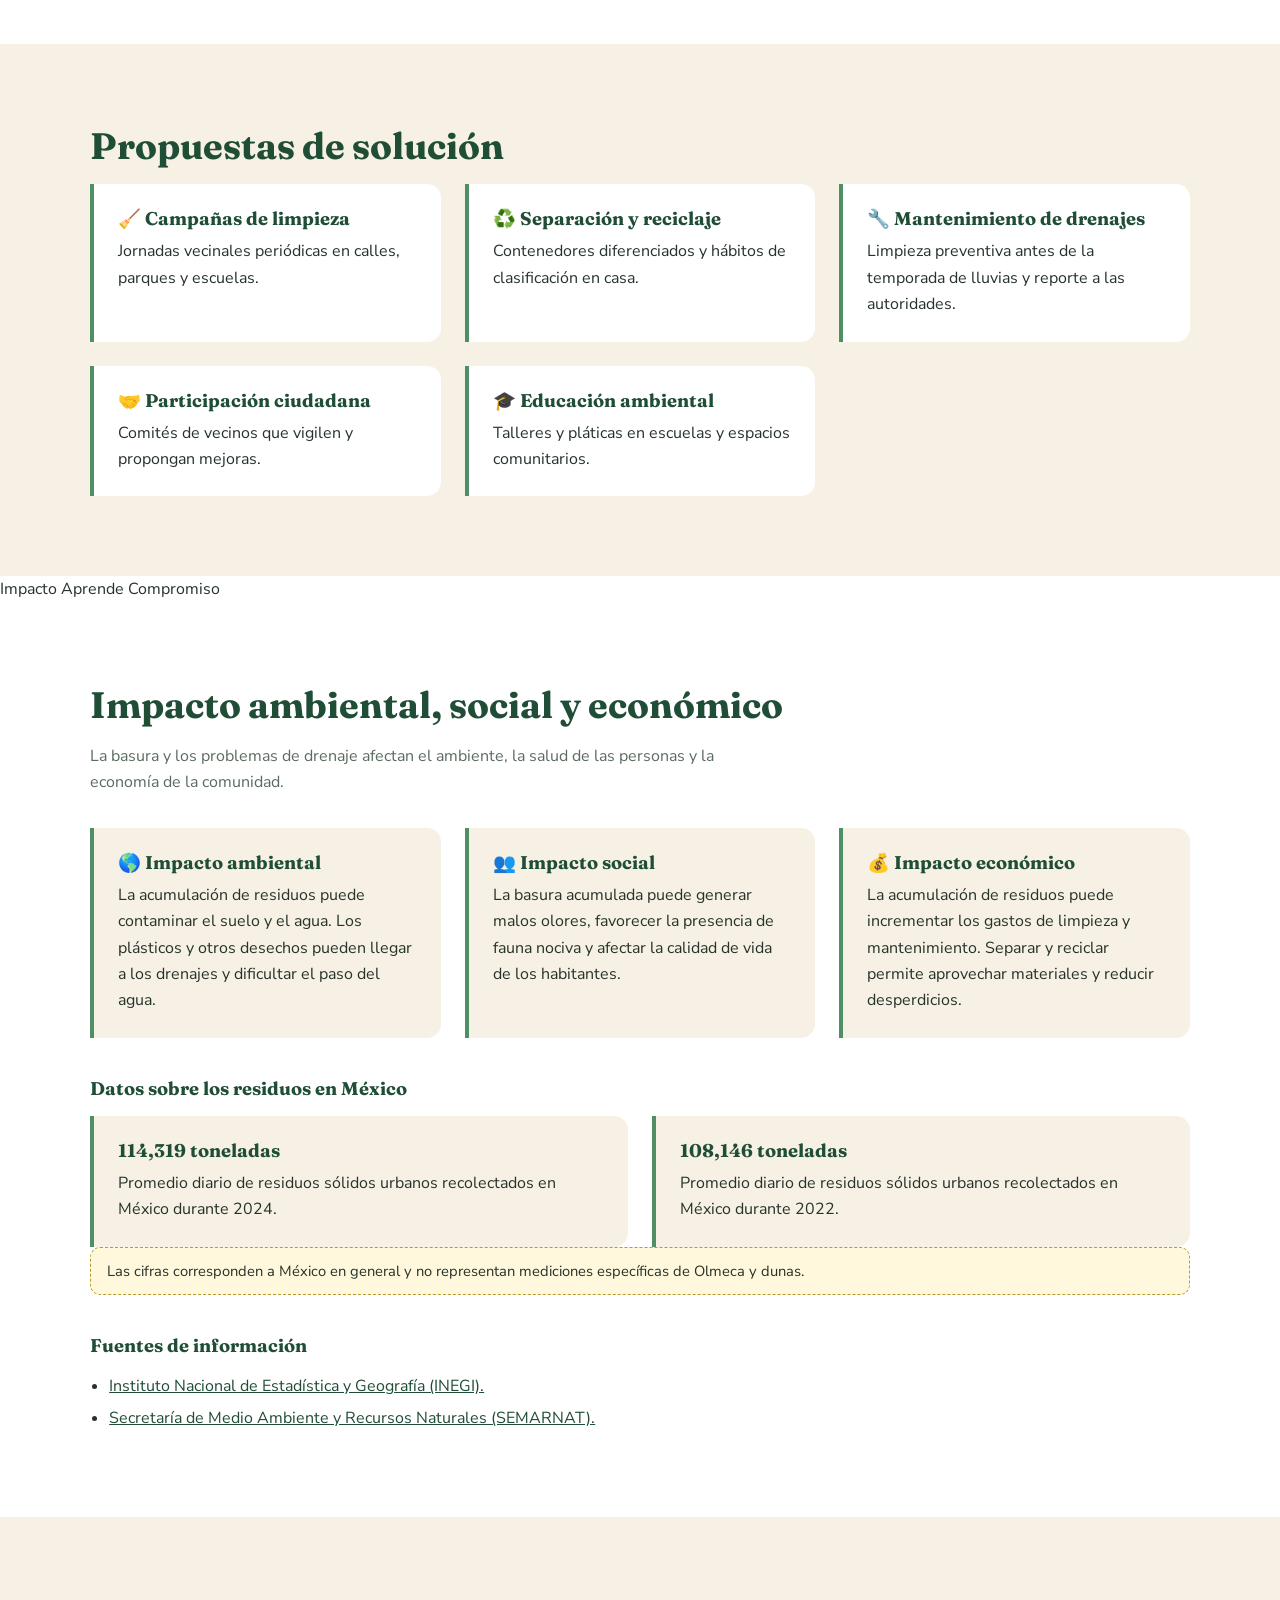
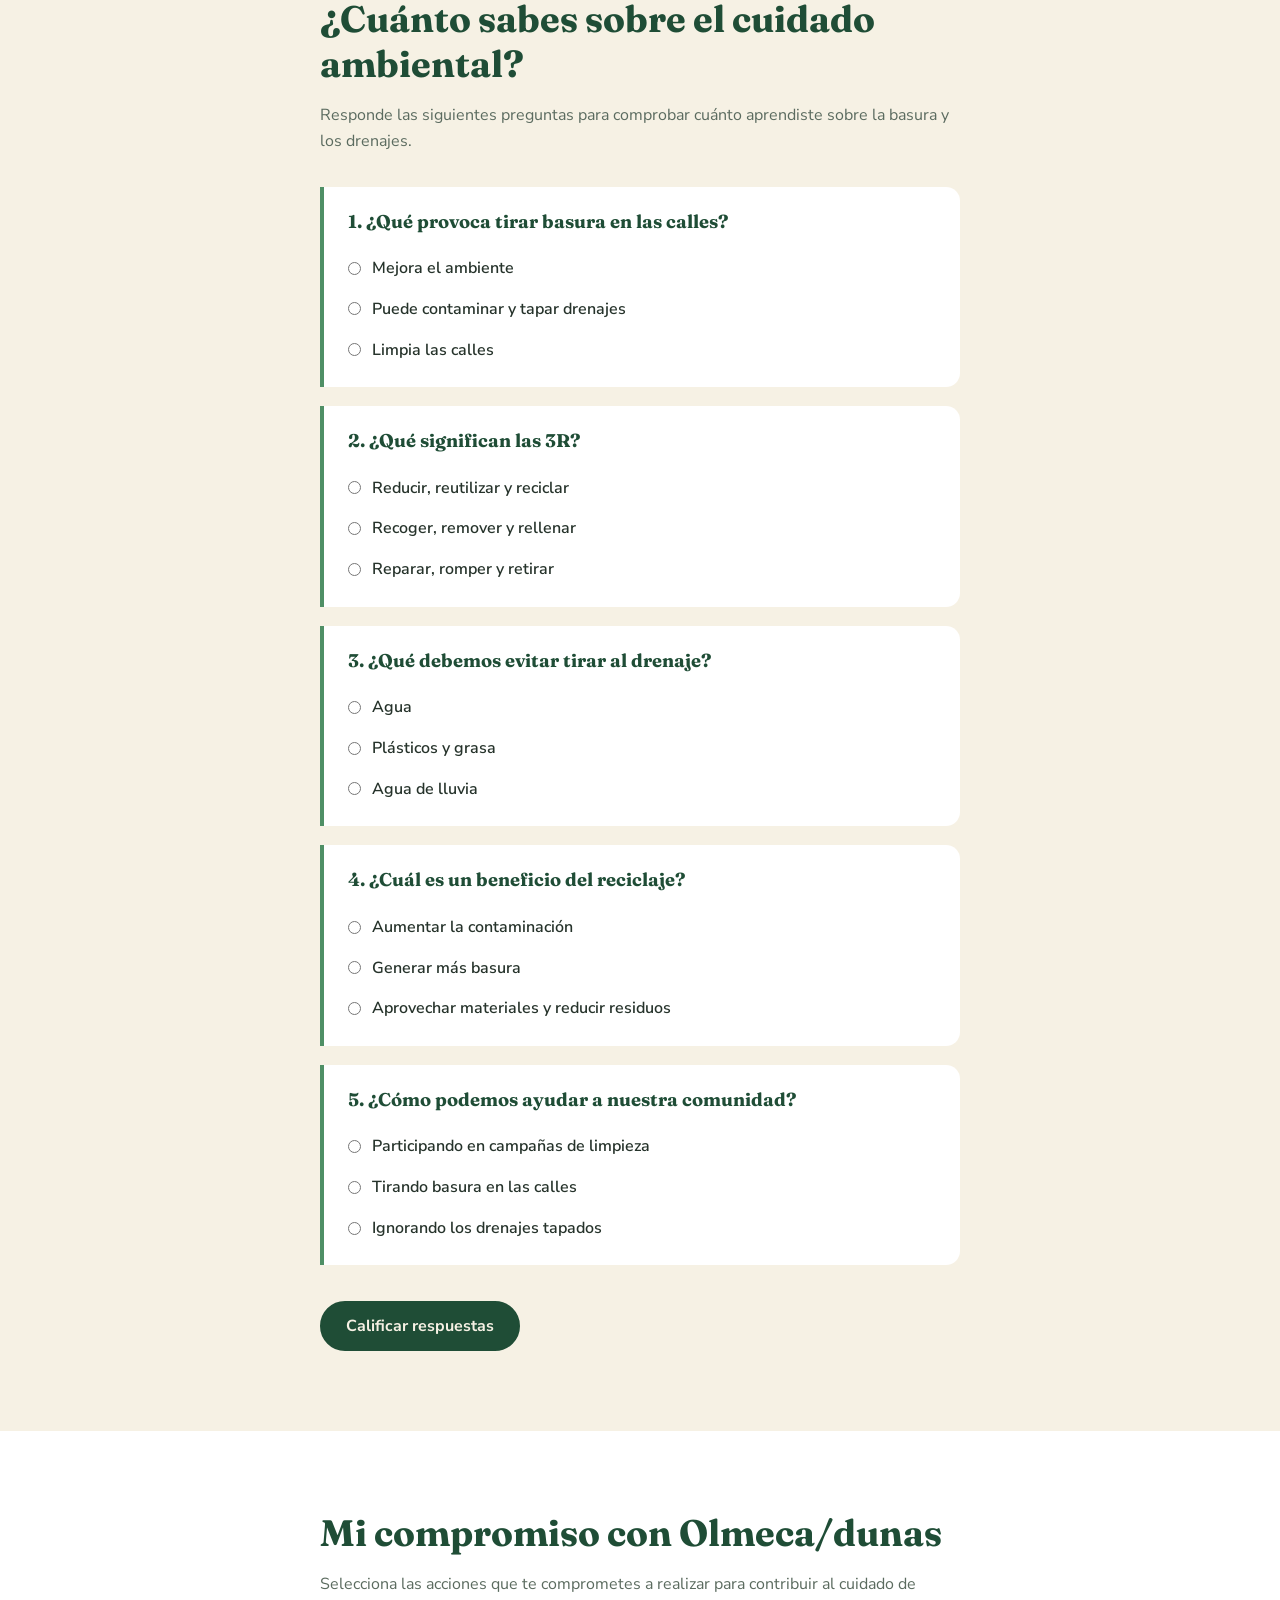
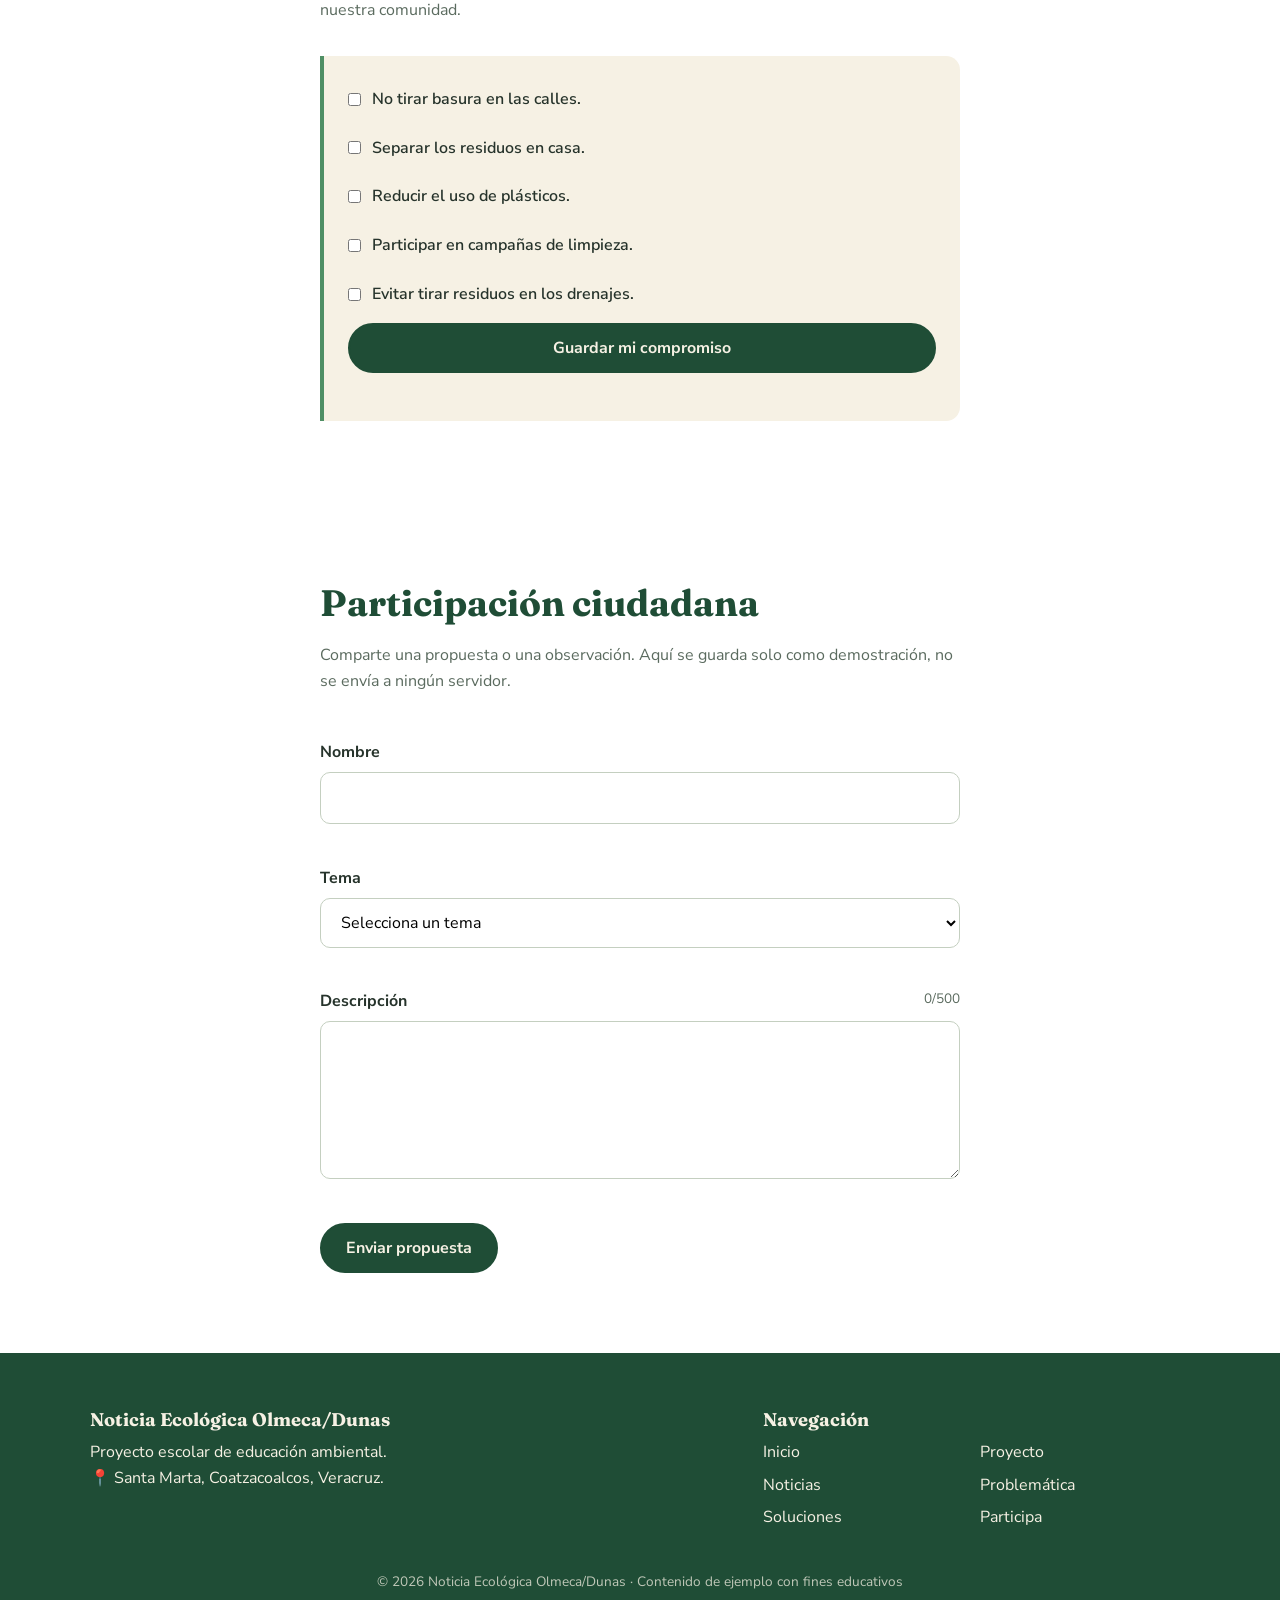
==== commit d7f3c1f4: "Update print statement from 'Hello' to 'Goodbye'" ====
--- a/index.html
+++ b/index.html
@@ -41,7 +41,7 @@
         <h2>Acerca del proyecto</h2>
         <p class="intro">Noticia Ecológica Olmeca/Dunas es un portal escolar que reúne información educativa para entender cómo la basura y el mal funcionamiento de los drenajes afectan a la comunidad, y qué podemos hacer al respecto.</p>
         <div class="grid g2">
-          <article class="box"><h3>Misión</h3><p>Informar y sensibilizar a los habitantes de Santa Marta sobre el manejo responsable de los residuos y el cuidado de los drenajes.</p></article>
+          <article class="box"><h3>Misión</h3><p>Informar y sensibilizar a los habitantes de Olmeca/Dunas sobre el manejo responsable de los residuos y el cuidado de los drenajes.</p></article>
           <article class="box"><h3>Visión</h3><p>Una comunidad que cuida su entorno, participa activamente y mantiene calles y drenajes limpios.</p></article>
           <article class="box"><h3>Objetivo general</h3><p>Promover la conciencia ambiental y la participación ciudadana frente a la problemática de la basura y los drenajes.</p></article>
           <article class="box"><h3>Objetivos específicos</h3>
@@ -55,7 +55,7 @@
     <section id="noticias" class="section alt">
       <div class="container">
         <h2>Noticias ecológicas</h2>
-        <p class="notice"> *Nota aclaratoria:* Los artículos presentados a continuación son textos educativos creados con el fin de proporcionar contenido de apoyo e ilustrativo para este proyecto, no representan noticias reales ni estadísticas oficiales..</p>
+        <p class="notice"> Nota aclaratoria: Los artículos presentados a continuación son textos educativos creados con el fin de proporcionar contenido de apoyo e ilustrativo para este proyecto, no representan noticias reales ni estadísticas oficiales..</p>
         <div class="filters" role="group" aria-label="Filtrar noticias">
           <button class="chip active" data-filter="todas">Todas</button>
           <button class="chip" data-filter="contaminacion">Contaminación</button>
@@ -88,9 +88,9 @@
         </div>
         <h3 class="sub">Galería de la comunidad</h3>
         <div class="grid g3 gallery">
-          <figure><img src="img/comunidad1.jpg" onerror="this.onerror=null;this.src='img/comunidad1.svg'" alt="Espacio para fotografía 1 de la comunidad"><figcaption> imagen 1 </figcaption></figure>
-          <figure><img src="img/comunidad2.jpg" onerror="this.onerror=null;this.src='img/comunidad2.svg'" alt="Espacio para fotografía 2 de la comunidad"><figcaption> imagen 2 </figcaption></figure>
-          <figure><img src="img/comunidad3.jpg" onerror="this.onerror=null;this.src='img/comunidad3.svg'" alt="Espacio para fotografía 3 de la comunidad"><figcaption> imagen 3 </figcaption></figure>
+          <figure><img src="img/comunidad1.jpg" onerror="this.onerror=null;this.src='img/comunidad1.svg'" alt="Espacio para fotografía 1 de la comunidad"><figcaption> IMAGEN 1 </figcaption></figure>
+          <figure><img src="img/comunidad2.jpg" onerror="this.onerror=null;this.src='img/comunidad2.svg'" alt="Espacio para fotografía 2 de la comunidad"><figcaption> IMAGEN 2 </figcaption></figure>
+          <figure><img src="img/comunidad3.jpg" onerror="this.onerror=null;this.src='img/comunidad3.svg'" alt="Espacio para fotografía 3 de la comunidad"><figcaption> IMAGEN 3 </figcaption></figure>
         </div>
       </div>
     </section>
@@ -328,7 +328,7 @@
   <!-- ===== CONTACTO Y PIE DE PÁGINA ===== -->
   <footer id="contacto" class="footer">
     <div class="container fgrid">
-      <div><h3>Noticia Ecológica Santa Marta</h3><p>Proyecto escolar de educación ambiental.</p><p>📍 Santa Marta, Coatzacoalcos, Veracruz.</p></div>
+      <div><h3>Noticia Ecológica Olmeca/Dunas</h3><p>Proyecto escolar de educación ambiental.</p><p>📍 Santa Marta, Coatzacoalcos, Veracruz.</p></div>
       <div><h3>Navegación</h3><nav><a href="#inicio">Inicio</a><a href="#acerca">Proyecto</a><a href="#noticias">Noticias</a><a href="#problematica">Problemática</a><a href="#soluciones">Soluciones</a><a href="#participa">Participa</a></nav></div>
     </div>
     <p class="copy">© 2026 Noticia Ecológica Olmeca/Dunas · Contenido de ejemplo con fines educativos</p>
@@ -339,9 +339,3 @@
 </body>
 </html>
 
-
-
-
-
-
-
